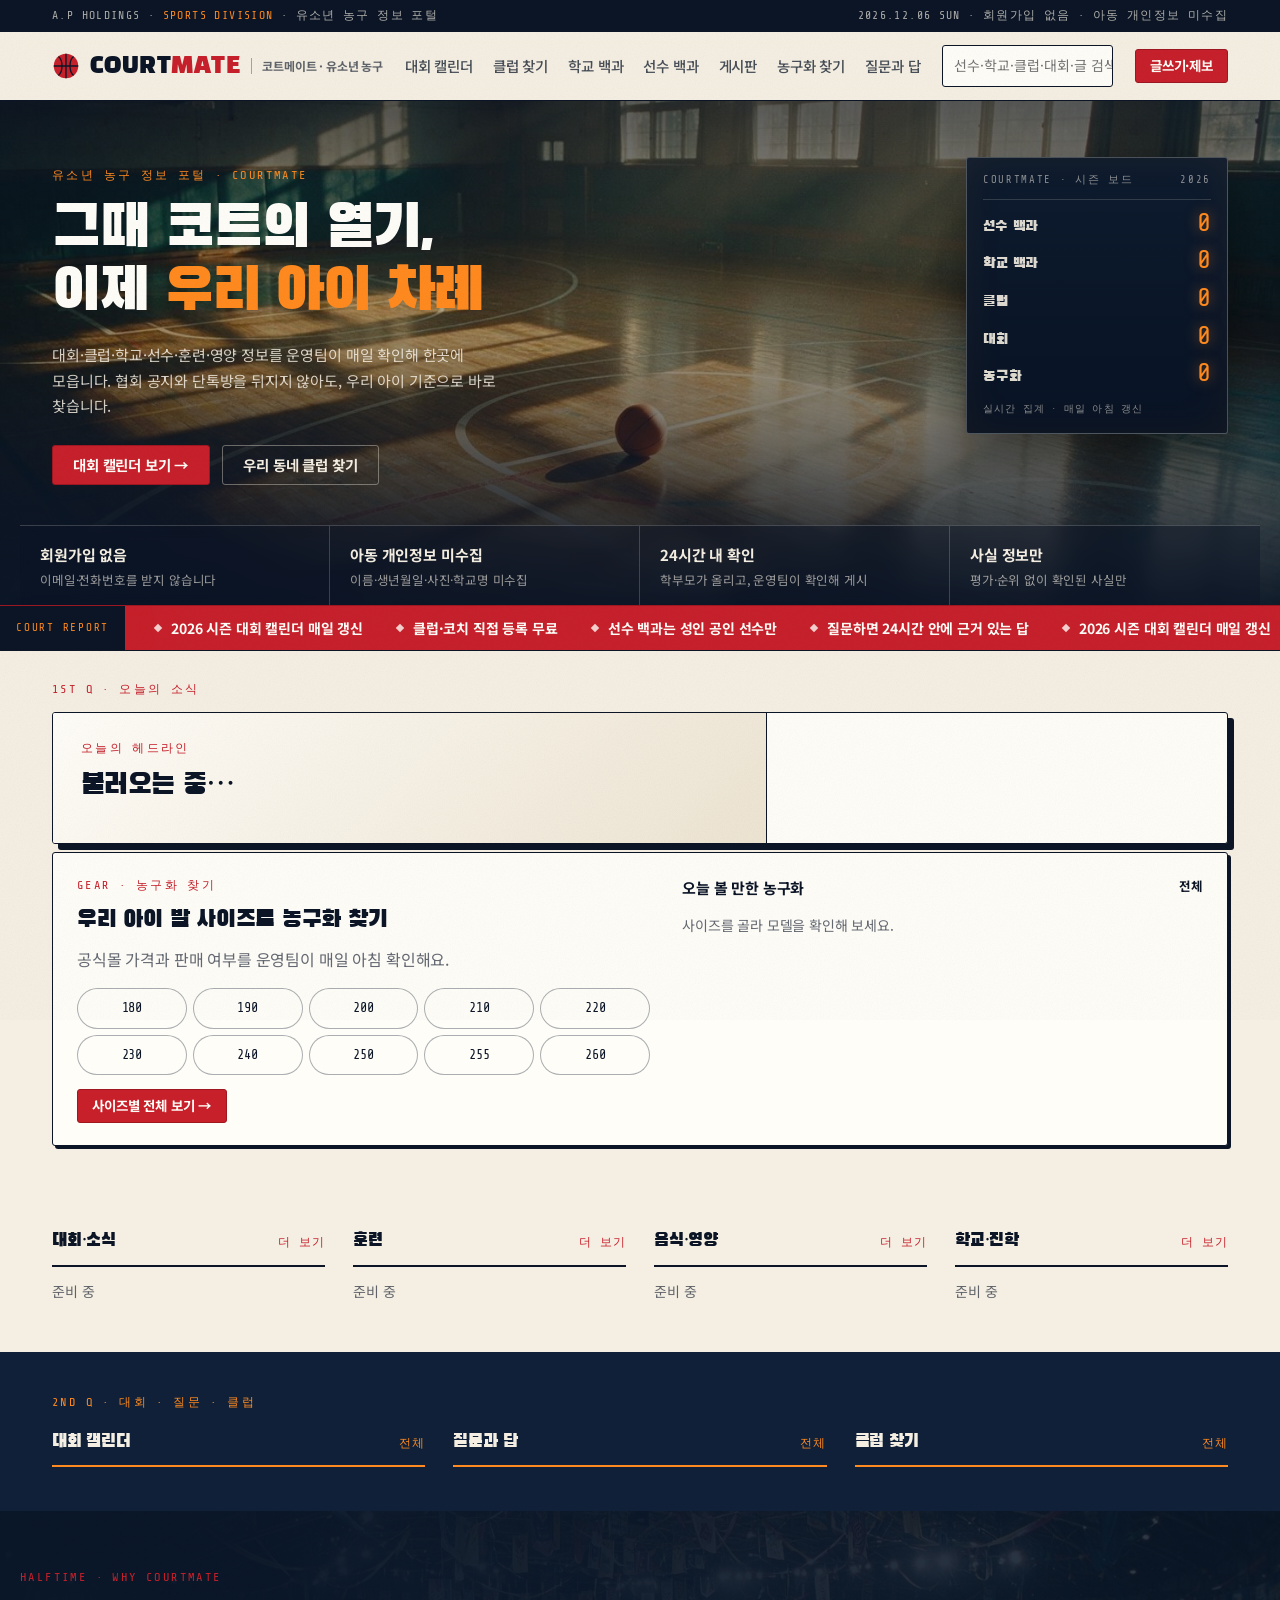
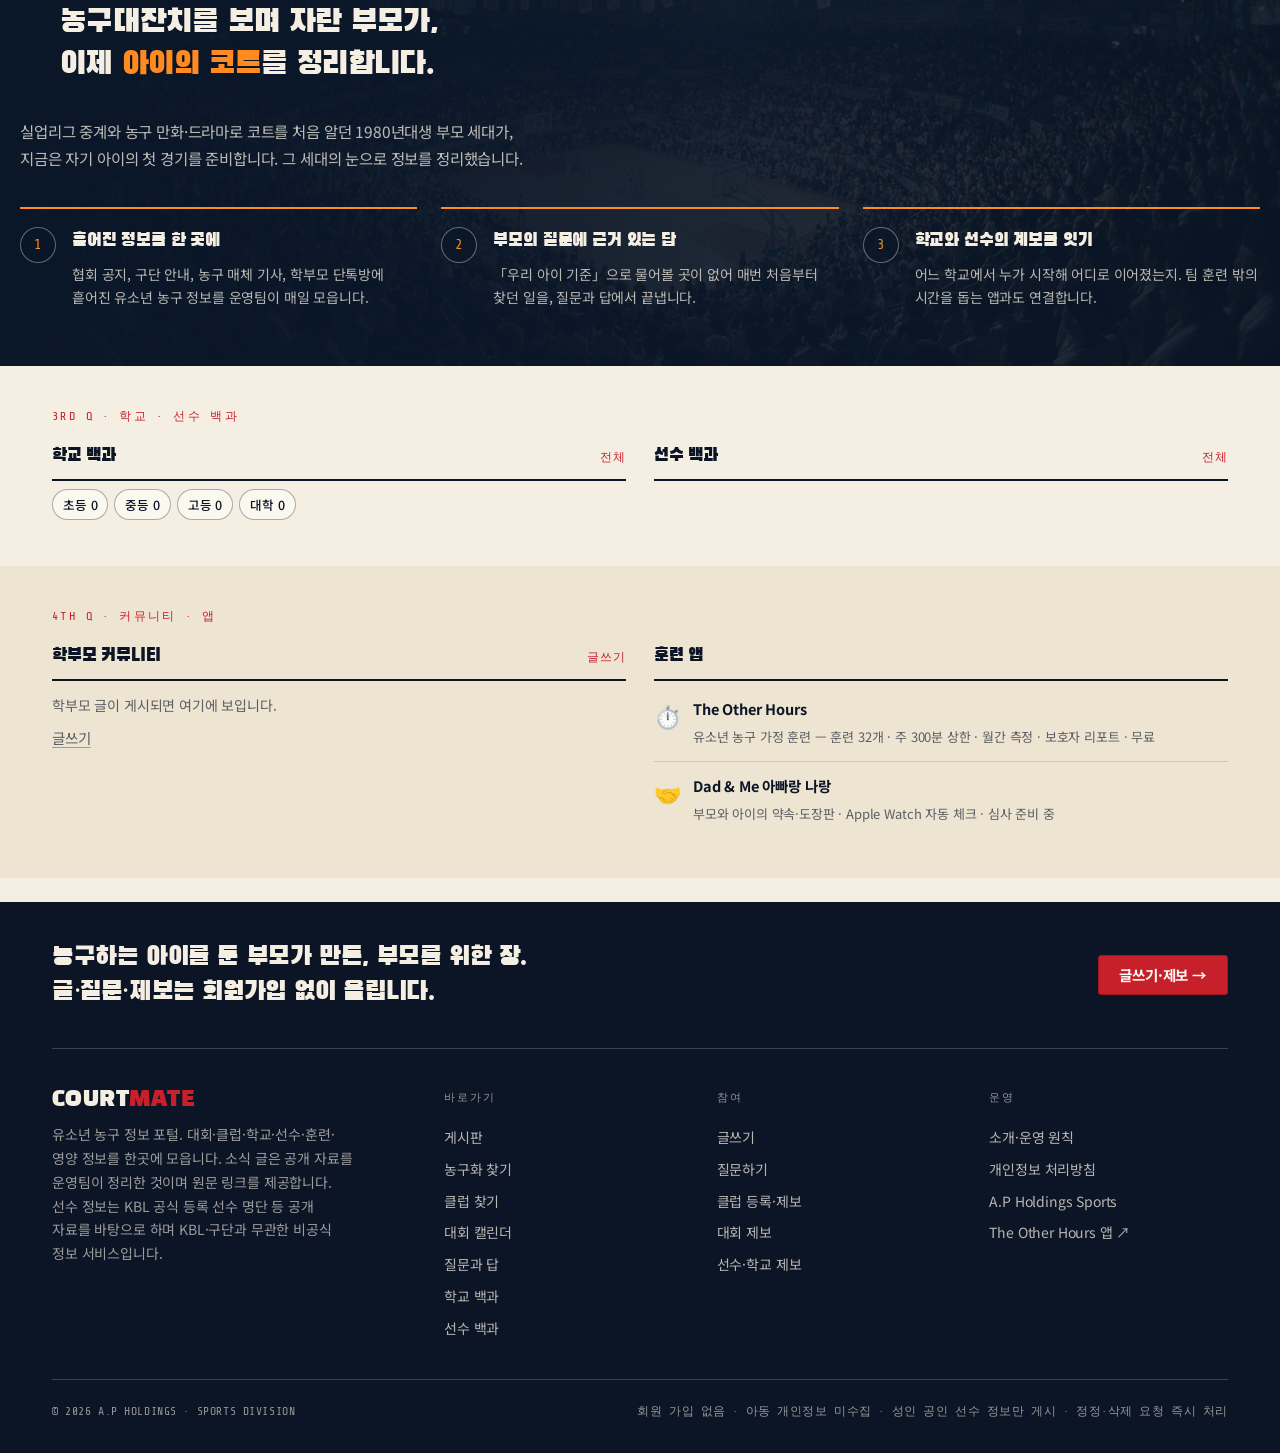
==== index.html @ a96593c6 "fix: 날짜 표시를 한국 시간 기준으로 고정, cm.js 캐시 갱신 Co-Authored-By: Claude Opus 5.5 <noreply@anthropic.com> Claud" ====
<!DOCTYPE html>
<html lang="ko">
<head>
<meta charset="utf-8">
<meta name="viewport" content="width=device-width,initial-scale=1">
<title>코트메이트 — 유소년 농구 정보 포털 | 대회·클럽·학교·선수·훈련·영양</title>
<meta name="description" content="유소년 농구 정보 포털. 대회·협회·KBL 소식, 훈련과 영양, 학교·진학, 클럽 찾기, 대회 캘린더, 학부모 질문과 답, 학교·선수 백과를 한곳에서. 운영팀이 매일 정리하고 학부모가 함께 채웁니다.">
<link rel="canonical" href="https://sports.apholdings.kr/">
<meta property="og:title" content="코트메이트 — 유소년 농구 정보 포털 | 대회·클럽·학교·선수·훈련·영양"><meta property="og:description" content="유소년 농구 정보 포털. 대회·협회·KBL 소식, 훈련과 영양, 학교·진학, 클럽 찾기, 대회 캘린더, 학부모 질문과 답, 학교·선수 백과를 한곳에서. 운영팀이 매일 정리하고 학부모가 함께 채웁니다."><meta property="og:type" content="website"><meta property="og:url" content="https://sports.apholdings.kr/"><meta property="og:site_name" content="CourtMate 코트메이트"><meta property="og:image" content="https://sports.apholdings.kr/assets/img/hero.jpg">
<meta name="theme-color" content="#0B1526">
<link rel="icon" href="/assets/favicon.svg" type="image/svg+xml">
<link rel="preconnect" href="https://fonts.googleapis.com"><link rel="preconnect" href="https://fonts.gstatic.com" crossorigin>
<link href="https://fonts.googleapis.com/css2?family=Black+Han+Sans&family=Noto+Sans+KR:wght@400;500;700&family=Share+Tech+Mono&display=swap" rel="stylesheet">
<link rel="stylesheet" href="/assets/cm.css?v=5">
<script type="application/ld+json">{"@context":"https://schema.org","@type":"WebSite","name":"CourtMate 코트메이트","url":"https://sports.apholdings.kr/","inLanguage":"ko","potentialAction":{"@type":"SearchAction","target":"https://sports.apholdings.kr/search/?q={q}","query-input":"required name=q"},"publisher":{"@type":"Organization","name":"A.P Holdings","url":"https://www.apholdings.kr/"}}</script>
<style>
.shz{display:grid;grid-template-columns:minmax(0,1.1fr) minmax(0,1fr);gap:22px 32px;align-items:start;background:var(--white);border:1.5px solid var(--ink);border-radius:var(--r);box-shadow:var(--pop-xs);padding:22px 24px}
.shz h2{margin:4px 0 6px;font-family:var(--f-display);font-weight:400;font-size:24px;letter-spacing:-.01em}
.shz__sizes{display:grid;grid-template-columns:repeat(5,minmax(0,1fr));gap:6px;margin:14px 0 14px}
.shz__sizes .chip{justify-content:center;padding:8px 0;font-family:var(--f-mono)}
.shz .plist .m b{color:var(--flag);font-weight:700}
@media(max-width:760px){.shz{grid-template-columns:minmax(0,1fr);padding:18px}}
</style>
</head>
<body>
<a class="skip" href="#main">본문으로 이동</a>
<div class="topline"><div class="wrap"><span>A.P HOLDINGS · <b>SPORTS DIVISION</b><i> · 유소년 농구 정보 포털</i></span><span id="topdate">회원가입 없음 · 아동 개인정보 미수집</span></div></div>
<header class="hdr">
<div class="wrap hdr__in"><a class="brand" href="/" aria-label="코트메이트 홈"><svg viewBox="0 0 32 32" aria-hidden="true"><circle cx="16" cy="16" r="14" fill="#C7202B"/><path d="M2 16h28M16 2v28M7.4 5.2c5.4 4.6 5.4 17 0 21.6M24.6 5.2c-5.4 4.6-5.4 17 0 21.6" stroke="#0B1526" stroke-width="1.5" fill="none"/></svg><span class="brand__txt">COURT<i>MATE</i></span><span class="brand__kr">코트메이트 · 유소년 농구</span></a><nav class="nav" aria-label="주 메뉴"><a href="/events/">대회 캘린더</a><a href="/clubs/">클럽 찾기</a><a href="/schools/">학교 백과</a><a href="/players/">선수 백과</a><a href="/board/">게시판</a><a href="/shoes/">농구화 찾기</a><a href="/qna/">질문과 답</a></nav>
<form class="sf srch" role="search"><input type="search" placeholder="선수·학교·클럽·대회·글 검색" aria-label="검색"><button type="submit" aria-label="검색">SEARCH</button></form>
<a class="btn btn--flag btn--sm hdr__cta" href="/submit/">글쓰기·제보</a></div>
<div class="mnav"><nav class="mnav__rail" aria-label="주 메뉴(모바일)"><a href="/events/">대회 캘린더</a><a href="/clubs/">클럽 찾기</a><a href="/schools/">학교 백과</a><a href="/players/">선수 백과</a><a href="/board/">게시판</a><a href="/shoes/">농구화 찾기</a><a href="/qna/">질문과 답</a><a href="/about/">소개</a><a class="cta" href="/submit/">글쓰기·제보</a></nav></div>
</header>
<main id="main">

<section class="hero"><div class="hero__bg"><img src="/assets/img/hero.jpg" alt="" fetchpriority="high"></div>
<div class="wrap hero__in">
<aside class="sbd" aria-label="코트메이트 집계"><div class="sbd__top"><span>COURTMATE · 시즌 보드</span><span id="sb-season">2026</span></div>
<a class="sbd__row" href="/players/"><span class="t">선수 백과</span><span class="v" id="sb-pl">—</span></a>
<a class="sbd__row" href="/schools/"><span class="t">학교 백과</span><span class="v" id="sb-sc">—</span></a>
<a class="sbd__row" href="/clubs/"><span class="t">클럽</span><span class="v" id="sb-cl">—</span></a>
<a class="sbd__row" href="/events/"><span class="t">대회</span><span class="v" id="sb-ev">—</span></a>
<a class="sbd__row" href="/shoes/"><span class="t">농구화</span><span class="v" id="sb-sh">—</span></a>
<div class="sbd__note">실시간 집계 · 매일 아침 갱신</div></aside>
<div class="hero__body"><p class="eyebrow">유소년 농구 정보 포털 · COURTMATE</p>
<h1 class="display">그때 코트의 열기,<br>이제 <em>우리 아이 차례</em></h1>
<p class="hero__sub">대회·클럽·학교·선수·훈련·영양 정보를 운영팀이 매일 확인해 한곳에 모읍니다. 협회 공지와 단톡방을 뒤지지 않아도, 우리 아이 기준으로 바로 찾습니다.</p>
<div class="hero__cta"><a class="btn btn--flag" href="/events/">대회 캘린더 보기 →</a><a class="btn btn--ghost" href="/clubs/">우리 동네 클럽 찾기</a></div></div>
<div class="hero__facts"><div><b>회원가입 없음</b><span>이메일·전화번호를 받지 않습니다</span></div><div><b>아동 개인정보 미수집</b><span>이름·생년월일·사진·학교명 미수집</span></div><div><b>24시간 내 확인</b><span>학부모가 올리고, 운영팀이 확인해 게시</span></div><div><b>사실 정보만</b><span>평가·순위 없이 확인된 사실만</span></div></div>
</div></section>
<div class="ticker" aria-label="최근 소식"><div class="ticker__in"><span class="lbl">COURT REPORT</span><div class="ticker__rail" id="ticker"><span>2026 시즌 대회 캘린더 매일 갱신</span><span>클럽·코치 직접 등록 무료</span><span>선수 백과는 성인 공인 선수만</span><span>질문하면 24시간 안에 근거 있는 답</span><span>2026 시즌 대회 캘린더 매일 갱신</span><span>클럽·코치 직접 등록 무료</span><span>선수 백과는 성인 공인 선수만</span><span>질문하면 24시간 안에 근거 있는 답</span></div></div></div>
<section class="section hero-sec"><div class="wrap">
<p class="eyebrow" style="margin-bottom:12px">1st Q · 오늘의 소식</p>
<div class="headline">
<a class="lead-story" id="lead" href="/board/"><div class="ls-body"><span class="kicker">오늘의 헤드라인</span><h2>불러오는 중…</h2><p></p><div class="meta"></div></div></a>
<div class="sub-stories" id="subs"></div>
</div>
<div class="bnr" id="bnr" aria-label="기획·안내"></div>
</div></section>
<section class="section" style="padding-top:0"><div class="wrap">
<div class="shz" aria-label="농구화 찾기">
<div><p class="eyebrow">GEAR · 농구화 찾기</p><h2>우리 아이 발 사이즈로 농구화 찾기</h2><p class="muted" id="shz-meta">공식몰 가격과 판매 여부를 운영팀이 매일 아침 확인해요.</p>
<div class="shz__sizes" id="shz-sizes"></div><a class="btn btn--flag btn--sm" href="/shoes/">사이즈별 전체 보기 →</a></div>
<div><h3 style="margin:0 0 4px;font-size:15px">오늘 볼 만한 농구화 <a class="more" href="/shoes/" style="float:right;font-size:12.5px">전체</a></h3><ul class="plist" id="shz-list"><li class="muted">불러오는 중…</li></ul></div>
</div></div></section>
<section class="section"><div class="wrap">
<div class="pgrid">
<div class="pcol"><h3><a href="/board/?c=news">대회·소식</a><a class="more" href="/board/?c=news">더 보기</a></h3><ul class="plist" id="c-news"></ul></div>
<div class="pcol"><h3><a href="/board/?c=training">훈련</a><a class="more" href="/board/?c=training">더 보기</a></h3><ul class="plist" id="c-training"></ul></div>
<div class="pcol"><h3><a href="/board/?c=food">음식·영양</a><a class="more" href="/board/?c=food">더 보기</a></h3><ul class="plist" id="c-food"></ul></div>
<div class="pcol"><h3><a href="/board/?c=school">학교·진학</a><a class="more" href="/board/?c=school">더 보기</a></h3><ul class="plist" id="c-school"></ul></div>
</div>
</div></section>
<section class="section sect--navy"><div class="wrap">
<p class="eyebrow" style="margin-bottom:14px">2nd Q · 대회 · 질문 · 클럽</p>
<div class="pgrid three">
<div class="pcol"><h3><a href="/events/">대회 캘린더</a><a class="more" href="/events/">전체</a></h3><table class="tbl" id="h-ev"><tbody><tr><td colspan="3" class="muted">불러오는 중…</td></tr></tbody></table></div>
<div class="pcol"><h3><a href="/qna/">질문과 답</a><a class="more" href="/qna/">전체</a></h3><ul class="plist" id="h-qna"></ul></div>
<div class="pcol"><h3><a href="/clubs/">클럽 찾기</a><a class="more" href="/clubs/">전체</a></h3><ul class="plist" id="h-clubs"></ul></div>
</div>
</div></section>
<section class="band"><div class="band__bg"><img src="/assets/img/crowd.jpg" alt=""></div><div class="wrap band__in">
<p class="eyebrow">HALFTIME · WHY COURTMATE</p>
<blockquote class="quote">농구대잔치를 보며 자란 부모가,<br>이제 <em>아이의 코트</em>를 정리합니다.</blockquote>
<p class="lead">실업리그 중계와 농구 만화·드라마로 코트를 처음 알던 1980년대생 부모 세대가, 지금은 자기 아이의 첫 경기를 준비합니다. 그 세대의 눈으로 정보를 정리했습니다.</p>
<div class="prins"><div class="prin"><span class="stamp">1</span><div><b>흩어진 정보를 한 곳에</b><p>협회 공지, 구단 안내, 농구 매체 기사, 학부모 단톡방에 흩어진 유소년 농구 정보를 운영팀이 매일 모읍니다.</p></div></div>
<div class="prin"><span class="stamp">2</span><div><b>부모의 질문에 근거 있는 답</b><p>「우리 아이 기준」으로 물어볼 곳이 없어 매번 처음부터 찾던 일을, 질문과 답에서 끝냅니다.</p></div></div>
<div class="prin"><span class="stamp">3</span><div><b>학교와 선수의 계보를 잇기</b><p>어느 학교에서 누가 시작해 어디로 이어졌는지. 팀 훈련 밖의 시간을 돕는 앱과도 연결합니다.</p></div></div></div>
</div></section>
<section class="section"><div class="wrap">
<p class="eyebrow" style="margin-bottom:14px">3rd Q · 학교 · 선수 백과</p>
<div class="pgrid two">
<div class="pcol"><h3><a href="/schools/">학교 백과</a><a class="more" href="/schools/">전체</a></h3><div class="chips" id="h-sch-lv"></div><ul class="plist" id="h-sch"></ul></div>
<div class="pcol"><h3><a href="/players/">선수 백과</a><a class="more" href="/players/">전체</a></h3><div class="chips" id="h-pl-tm"></div><ul class="plist" id="h-pl"></ul></div>
</div>
</div></section>
<section class="section soft"><div class="wrap">
<p class="eyebrow" style="margin-bottom:14px">4th Q · 커뮤니티 · 앱</p>
<div class="pgrid two">
<div class="pcol"><h3>학부모 커뮤니티<a class="more" href="/submit/?type=post">글쓰기</a></h3><ul class="plist" id="h-feed"></ul></div>
<div class="pcol"><h3>훈련 앱</h3><div class="applist">
<a class="approw" href="https://apps.apple.com/kr/app/id6803709958" target="_blank" rel="noopener noreferrer"><span class="ic">⏱️</span><span><b>The Other Hours</b><small>유소년 농구 가정 훈련 — 훈련 32개 · 주 300분 상한 · 월간 측정 · 보호자 리포트 · 무료</small></span></a>
<a class="approw" href="https://www.apholdings.kr/ko/sports/"><span class="ic">🤝</span><span><b>Dad &amp; Me 아빠랑 나랑</b><small>부모와 아이의 약속·도장판 · Apple Watch 자동 체크 · 심사 준비 중</small></span></a>
</div></div>
</div>
</div></section>

</main>
<footer><div class="wrap">
<div class="ft-cta"><h3>농구하는 아이를 둔 부모가 만든, 부모를 위한 장.<br>글·질문·제보는 회원가입 없이 올립니다.</h3><a class="btn btn--flag" href="/submit/">글쓰기·제보 →</a></div>
<div class="ft-grid">
<div><b class="brand__txt">COURT<i>MATE</i></b><p>유소년 농구 정보 포털. 대회·클럽·학교·선수·훈련·영양 정보를 한곳에 모읍니다. 소식 글은 공개 자료를 운영팀이 정리한 것이며 원문 링크를 제공합니다. 선수 정보는 KBL 공식 등록 선수 명단 등 공개 자료를 바탕으로 하며 KBL·구단과 무관한 비공식 정보 서비스입니다.</p></div>
<div><b>바로가기</b><a href="/board/">게시판</a><a href="/shoes/">농구화 찾기</a><a href="/clubs/">클럽 찾기</a><a href="/events/">대회 캘린더</a><a href="/qna/">질문과 답</a><a href="/schools/">학교 백과</a><a href="/players/">선수 백과</a></div>
<div><b>참여</b><a href="/submit/?type=post">글쓰기</a><a href="/submit/?type=question">질문하기</a><a href="/submit/?type=club">클럽 등록·제보</a><a href="/submit/?type=event">대회 제보</a><a href="/submit/?type=player">선수·학교 제보</a></div>
<div><b>운영</b><a href="/about/">소개·운영 원칙</a><a href="/privacy/">개인정보 처리방침</a><a href="https://www.apholdings.kr/ko/sports/">A.P Holdings Sports</a><a href="https://apps.apple.com/kr/app/id6803709958" target="_blank" rel="noopener noreferrer">The Other Hours 앱 ↗</a></div>
</div>
<div class="ft-bottom"><span>© 2026 A.P HOLDINGS · SPORTS DIVISION</span><span>회원 가입 없음 · 아동 개인정보 미수집 · 성인 공인 선수 정보만 게시 · 정정·삭제 요청 즉시 처리</span></div>
</div></footer>
<script src="/assets/cm.js?v=5"></script>
<script>
(async()=>{const E=CM.E,d=CM.d;const li=(id,html)=>document.getElementById(id).innerHTML=html;
CM.banners(document.getElementById('bnr'));
const t0=new Date().toISOString().slice(0,10);
const [P_posts,P_ev,P_evp,P_q,P_c,P_s,P_p]=await Promise.allSettled([CM.get('cm_posts_public','select=*&order=pinned.desc,created_at.desc&limit=80'),CM.get('cm_events_public','select=*&start_date=gte.'+t0+'&order=start_date.asc&limit=6'),CM.get('cm_events_public','select=*&start_date=lt.'+t0+'&order=start_date.desc&limit=6'),CM.get('cm_questions_public','select=id,title,created_at,answer,category&order=created_at.desc&limit=6'),CM.get('cm_clubs_public','select=id,name,region,district&order=premium.desc,created_at.desc&limit=6'),CM.get('cm_schools_public','select=*&order=player_count.desc,name.asc'),CM.get('cm_players_public','select=id,name,current_team,position,birth_year,career,schools&order=name.asc')]);
const V=r=>r.status==='fulfilled'?r.value:[];
const row=p=>'<li><a href="/board/?id='+p.id+'"><span class="t">'+E(p.title)+'</span><span class="m">'+d(p.created_at)+'</span></a></li>';
const shown=new Set();
try{const posts=V(P_posts);
 const now=Date.now(),age=p=>(now-new Date(p.created_at))/864e5;
 const byNew=[...posts].sort((a,b)=>String(b.created_at).localeCompare(String(a.created_at)));
 /* 고정글은 7일까지만 헤드라인, 그 뒤엔 최신 소식 */
 const lead=byNew.find(p=>p.pinned&&age(p)<7)||byNew.find(p=>p.category==='news')||byNew[0];
 if(lead){shown.add(lead.id);const L=document.getElementById('lead');L.href='/board/?id='+lead.id;L.querySelector('h2').textContent=lead.title;L.querySelector('p').textContent=lead.body.slice(0,160)+(lead.body.length>160?'…':'');L.querySelector('.meta').textContent=(CM.PCAT[lead.category]||'')+' · '+d(lead.created_at)+(lead.source?' · '+lead.source:'');}
 /* sub-stories: one per category first (variety), then newest */
 /* sub-stories: 최근 7일 글 먼저(분류 골고루), 모자라면 예전 글로 채움 */
 const subs=[],add=p=>{if(p&&subs.length<4&&!shown.has(p.id)){subs.push(p);shown.add(p.id);}};
 const recent=byNew.filter(p=>age(p)<7),cats=['news','training','food','school','gear','free'];
 for(const c of cats)add(recent.find(x=>x.category===c&&!shown.has(x.id)));
 recent.forEach(add);
 for(const c of cats)add(byNew.find(x=>x.category===c&&!shown.has(x.id)));
 byNew.forEach(add);
 li('subs',subs.map(p=>'<a class="ss" href="/board/?id='+p.id+'"><span class="badge">'+E(CM.PCAT[p.category]||p.category)+'</span><b>'+E(p.title)+'</b><small>'+d(p.created_at)+'</small></a>').join(''));
 /* category columns: skip what the headline block already shows */
 for(const c of ['news','training','food','school']){const l=byNew.filter(p=>p.category===c&&!shown.has(p.id)).slice(0,5);li('c-'+c,l.length?l.map(row).join(''):'<li class="muted">준비 중</li>');}
 const feed=posts.filter(p=>!p.is_staff).slice(0,6);li('h-feed',feed.length?feed.map(p=>'<li><a href="/board/?id='+p.id+'"><span class="t">'+E(p.title)+'</span><span class="m">'+E(p.nickname||'학부모')+'</span></a></li>').join(''):'<li class="muted">학부모 글이 게시되면 여기에 보입니다. <a href="/submit/?type=post">글쓰기</a></li>');
 /* ticker: upcoming events (date + name) + latest non-news posts; no headline repeats */
 const ds=x=>x?x.slice(5).replace('-','/'):'';const tkEv=V(P_ev).slice(0,2).map(e=>'<a href="/events/">'+ds(e.start_date)+' '+E(e.title)+'</a>');
 const tkPo=byNew.filter(p=>!shown.has(p.id)&&p.category!=='news').slice(0,6).map(p=>'<a href="/board/?id='+p.id+'">'+E(p.title)+'</a>');
 const tk=tkEv.concat(tkPo);if(tk.length){const h=tk.join('');li('ticker',h+h);}
}catch(e){}
try{let ev=V(P_ev);if(ev.length<3){ev=ev.concat(V(P_evp).slice(0,6-ev.length));}
 const ds=x=>x?x.slice(5).replace('-','.'):'';const dr2=(a,b)=>b&&b!==a?ds(a)+'–'+ds(b):ds(a);
 li('h-ev','<tbody>'+ev.map(e=>'<tr><td class="dt">'+dr2(e.start_date,e.end_date)+'</td><td><a href="/events/">'+E(e.title)+'</a></td><td class="muted">'+E(e.region||'')+'</td></tr>').join('')+'</tbody>');document.getElementById('sb-ev').textContent=V(P_ev).length+V(P_evp).length;}catch(e){}
try{const q=V(P_q);li('h-qna',q.map(x=>'<li><a href="/qna/"><span class="t">'+E(x.title)+'</span><span class="m">'+(x.answer?'답변':'대기')+'</span></a></li>').join(''));}catch(e){}
try{const c=V(P_c);li('h-clubs',c.map(x=>'<li><a href="/clubs/"><span class="t">'+E(x.name)+'</span><span class="m">'+E(x.region)+(x.district?' '+E(x.district):'')+'</span></a></li>').join(''));
 const s=V(P_s);const p=V(P_p);
 const cnt={};s.forEach(x=>cnt[x.level]=(cnt[x.level]||0)+1);li('h-sch-lv',['초','중','고','대'].map(l=>'<a class="chip" href="/schools/">'+l+(l==='대'?'학':'등')+' '+(cnt[l]||0)+'</a>').join(''));
 li('h-sch',s.slice(0,6).map(x=>'<li><a href="/schools/?id='+x.id+'"><span class="t"><span class="lv">'+x.level+'</span>'+E(x.name)+'</span><span class="m">출신 '+x.player_count+'명</span></a></li>').join(''));
 const tm={};p.forEach(x=>{if(x.current_team)tm[x.current_team]=(tm[x.current_team]||0)+1;});li('h-pl-tm',Object.keys(tm).sort().slice(0,10).map(t=>'<a class="chip" href="/players/?team='+encodeURIComponent(t)+'">'+E(t.split(' ').slice(0,2).join(' '))+' '+tm[t]+'</a>').join(''));
 const pick=p.filter(x=>(x.schools||[]).length).concat(p.filter(x=>!(x.schools||[]).length)).slice(0,6);
 li('h-pl',pick.map(x=>'<li><a href="/players/?id='+x.id+'"><span class="t">'+E(x.name)+' <small>'+E(x.current_team||'')+'</small></span><span class="m">'+E((x.schools||[]).length?(x.schools||[]).map(k=>k.school_name.replace(/(등학교|학교)$/,'')).slice(-2).join('–'):(x.position||''))+'</span></a></li>').join(''));
 document.getElementById('sb-pl').textContent=p.length;document.getElementById('sb-sc').textContent=s.length;document.getElementById('sb-cl').textContent=c.length>=6?c.length+'+':c.length;}catch(e){}
try{const SZ=[180,190,200,210,220,230,240,250,255,260];document.getElementById('shz-sizes').innerHTML=SZ.map(z=>'<a class="chip" href="/shoes/?size='+z+'">'+z+'</a>').join('');
 const [A,B]=await Promise.allSettled([CM.get('cm_shoes_public','select=id,model_name,kind,size_min,size_max,msrp,chk_price,chk_sale_price,sold_out,checked_at&order=sort_order.asc'),CM.get('cm_shoe_changes_public','select=*&order=checked_at.desc')]);
 const sh=V(A),ch=V(B);const won=n=>n==null?'':n.toLocaleString('ko-KR')+'원';const KD={PS:'리틀키즈',GS:'주니어',adult:'성인'};
 document.getElementById('sb-sh').textContent=sh.length;
 const ck=sh.filter(m=>m.checked_at),sale=ck.filter(m=>m.chk_sale_price&&!m.sold_out);const last=ck.map(m=>m.checked_at).sort().pop();
 if(sh.length)document.getElementById('shz-meta').textContent='등록 모델 '+sh.length+'개 · 공식몰 세일 중 '+sale.length+'개'+(last?' · '+d(last)+' 확인':'')+' · 매일 아침 확인';
 const lab={down:'가격 내림',up:'가격 올림',soldout:'품절',restock:'재입고'};
 const rows=ch.filter(c=>c.change).slice(0,3).map(c=>'<li><a href="/shoes/?size='+c.size_min+'"><span class="t">'+E(c.model_name)+' <small>'+(c.model_name.includes(KD[c.kind])?'':KD[c.kind]+' ')+c.size_min+'~'+c.size_max+'mm</small></span><span class="m"><b>'+lab[c.change]+'</b> '+(c.change==='soldout'?'':won(c.now_price))+'</span></a></li>');
 const pct=m=>Math.round((1-m.chk_sale_price/m.chk_price)*100);
 sale.filter(m=>!ch.some(c=>c.model_id===m.id)).sort((a,b)=>pct(b)-pct(a)).slice(0,5-rows.length).forEach(m=>rows.push('<li><a href="/shoes/?size='+m.size_min+'"><span class="t">'+E(m.model_name)+' <small>'+(m.model_name.includes(KD[m.kind])?'':KD[m.kind]+' ')+m.size_min+'~'+m.size_max+'mm</small></span><span class="m"><b>'+pct(m)+'%↓</b> '+won(m.chk_sale_price)+'</span></a></li>'));
 document.getElementById('shz-list').innerHTML=rows.length?rows.join(''):'<li class="muted">사이즈를 골라 모델을 확인해 보세요.</li>';
}catch(e){}
})();
</script>
</body>
</html>
---- assets/cm.css ----
/* =========================================================================
   COURTMATE v4 — "Analog Court" skin on the v3 portal structure
   cream paper · deep navy · one red · amber LED · print offset cards
   ========================================================================= */
:root{
  --ink:#0B1526;--ink-2:#16243C;--navy:#0F2038;--navy-2:#0A1729;
  --paper:#F5EFE3;--paper-2:#EDE4D2;--white:#FFFDF8;
  --wood:#B9762F;--wood-deep:#8A531D;
  --flag:#C7202B;--flag-dark:#9E1721;--amber:#FF8A1F;--gold:#E4B04A;--teal:#1F7A72;
  --line:rgba(11,21,38,.14);--line-strong:rgba(11,21,38,.34);
  --line-light:rgba(245,239,227,.20);--line-light-2:rgba(245,239,227,.38);
  --muted:rgba(11,21,38,.64);--muted-2:rgba(11,21,38,.5);
  --f-display:"Black Han Sans","Noto Sans KR",sans-serif;
  --f-body:"Noto Sans KR",-apple-system,BlinkMacSystemFont,"Malgun Gothic",sans-serif;
  --f-mono:"Share Tech Mono",ui-monospace,SFMono-Regular,Menlo,monospace;
  --gutter:32px;--wrap:1240px;--r:3px;
  --pop:6px 6px 0 var(--ink);--pop-sm:4px 4px 0 var(--ink);--pop-xs:3px 3px 0 var(--ink);
  --ease:cubic-bezier(.22,.61,.36,1);
  --green:var(--teal);--green-soft:rgba(31,122,114,.1);--accent:var(--flag);--accent-ink:var(--flag-dark);--soft:var(--paper-2);
}
*,*::before,*::after{box-sizing:border-box}
html{-webkit-text-size-adjust:100%}
body{margin:0;font-synthesis:none;background:var(--paper);color:var(--ink);font-family:var(--f-body);font-size:16px;line-height:1.7;letter-spacing:-.01em;-webkit-font-smoothing:antialiased;overflow-x:hidden;word-break:keep-all}
img{max-width:100%;display:block}
a{color:inherit;text-decoration:none}
button{font:inherit;color:inherit;background:none;border:0;cursor:pointer}
h1,h2,h3,h4,p,figure,ul,ol,dl{margin:0}
ul,ol{padding:0;list-style:none}
::selection{background:var(--flag);color:var(--white)}
.skip{position:absolute;left:-999px;top:0}.skip:focus{left:12px;top:12px;background:var(--white);padding:8px 12px;z-index:99}
.hp{position:absolute;left:-9999px;width:1px;height:1px;overflow:hidden}
/* film grain — one overlay, light; off on small screens */
@media(min-width:721px){
body::after{content:"";position:fixed;inset:-120px;z-index:9999;pointer-events:none;opacity:.16;mix-blend-mode:multiply;
  background-image:url("data:image/svg+xml,%3Csvg xmlns='http://www.w3.org/2000/svg' width='180' height='180'%3E%3Cfilter id='n'%3E%3CfeTurbulence type='fractalNoise' baseFrequency='.85' numOctaves='3' stitchTiles='stitch'/%3E%3CfeColorMatrix type='saturate' values='0'/%3E%3C/filter%3E%3Crect width='100%25' height='100%25' filter='url(%23n)' opacity='.5'/%3E%3C/svg%3E")}}
@media(prefers-reduced-motion:reduce){*{animation:none!important;transition:none!important}}

/* ---------- layout / type ---------- */
.wrap{width:100%;max-width:var(--wrap);margin:0 auto;padding:0 var(--gutter)}
.section{padding:40px 0}.section.soft{background:var(--paper-2)}
.sect--navy{background:var(--navy);color:var(--paper)}
.display{font-family:var(--f-display);font-weight:400;font-size:clamp(34px,4.6vw,64px);line-height:1.06;letter-spacing:-.03em}
.h2{font-family:var(--f-display);font-weight:400;font-size:clamp(24px,2.8vw,36px);line-height:1.16;letter-spacing:-.025em}
.eyebrow{font-family:var(--f-mono);font-size:12px;letter-spacing:.2em;text-transform:uppercase;color:var(--flag)}
.sect--navy .eyebrow{color:var(--amber)}
.mono{font-family:var(--f-mono)}
.led{font-family:var(--f-mono);color:var(--amber);text-shadow:0 0 10px rgba(255,138,31,.55),0 0 30px rgba(255,138,31,.25);letter-spacing:.04em}
.muted{color:var(--muted)}
.note{font-size:13.5px;color:var(--muted);margin-top:14px;line-height:1.6}
.note a,.prose a,.empty a,.plist li.muted a,.src a{text-decoration:underline;text-underline-offset:3px;text-decoration-color:rgba(199,32,43,.5)}
.empty{padding:26px;text-align:center;color:var(--muted);border:1.5px dashed var(--line-strong);border-radius:var(--r);background:rgba(255,253,248,.5)}
.sect--navy .empty{border-color:var(--line-light-2);color:rgba(245,239,227,.7);background:rgba(245,239,227,.04)}
.btns{display:flex;flex-wrap:wrap;gap:10px}
.btn{display:inline-flex;align-items:center;gap:8px;padding:12px 20px;border-radius:var(--r);font-weight:700;font-size:14.5px;line-height:1;border:1.5px solid var(--ink);background:var(--ink);color:var(--paper);transition:transform .18s var(--ease),box-shadow .18s var(--ease);cursor:pointer;font-family:inherit}
.btn:hover{transform:translate(-2px,-2px);box-shadow:var(--pop-sm)}
.btn.primary{background:var(--ink);color:var(--paper)}
.btn.accent,.btn--flag{background:var(--flag);border-color:var(--flag-dark);color:var(--white)}
.btn--ghost{background:transparent;color:var(--paper);border-color:var(--line-light-2)}
.btn--out{background:transparent;color:var(--ink);border-color:var(--line-strong)}
.btn--sm{padding:9px 14px;font-size:13.5px}
.btn:disabled{opacity:.6;transform:none;box-shadow:none}

/* ---------- topline + header ---------- */
.topline{background:var(--ink);color:rgba(245,239,227,.7);font-family:var(--f-mono);font-size:11.5px;letter-spacing:.12em;text-transform:uppercase}
.topline .wrap{display:flex;align-items:center;justify-content:space-between;gap:18px;height:32px;white-space:nowrap;overflow:hidden}
.topline b{color:var(--amber);font-weight:400}
.hdr{position:sticky;top:0;z-index:60;background:rgba(245,239,227,.94);backdrop-filter:saturate(140%) blur(9px);border-bottom:1.5px solid var(--ink)}
.hdr__in{display:flex;align-items:center;gap:22px;height:68px}
.brand{display:flex;align-items:center;gap:10px;flex:none}
.brand svg{width:28px;height:28px;flex:none}
.brand__txt{font-family:var(--f-display);font-size:23px;line-height:1;letter-spacing:.02em;color:var(--ink)}
.brand__txt i{font-style:normal;color:var(--flag)}
.brand__kr{font-size:12px;font-weight:700;color:var(--muted);border-left:1px solid var(--line-strong);padding-left:10px;line-height:1.3}
.nav{display:flex;align-items:center;gap:20px}
.nav a{font-size:14.5px;font-weight:500;color:rgba(11,21,38,.74);position:relative;padding:4px 0;white-space:nowrap}
.nav a::after{content:"";position:absolute;left:0;right:100%;bottom:-2px;height:2px;background:var(--flag);transition:right .28s var(--ease)}
.nav a:hover{color:var(--ink)}.nav a:hover::after,.nav a[aria-current]::after{right:0}
.nav a[aria-current]{color:var(--ink);font-weight:700}
.srch{display:flex;align-items:center;margin-left:auto;border:1.5px solid var(--ink);border-radius:var(--r);background:var(--white);overflow:hidden}
.srch input{width:220px;border:0;padding:8px 11px;font:inherit;font-size:14px;background:transparent;outline:none}
.srch input:focus{background:#fff}
.srch button{background:var(--ink);color:var(--paper);padding:0 12px;height:36px;font-family:var(--f-mono);font-size:12px;letter-spacing:.1em}
.hdr__cta{flex:none}
.m-srch{display:none}
.mnav{display:none;border-top:1px solid var(--line);background:rgba(245,239,227,.97)}
.mnav__rail{display:flex;gap:7px;overflow-x:auto;padding:9px var(--gutter);scrollbar-width:none;-webkit-mask-image:linear-gradient(90deg,#000 88%,transparent);mask-image:linear-gradient(90deg,#000 88%,transparent)}
.mnav__rail::-webkit-scrollbar{display:none}
.mnav a{flex:none;border:1.5px solid var(--line-strong);border-radius:100px;padding:6px 13px;font-size:13px;font-weight:500;white-space:nowrap;background:var(--white)}
.mnav a[aria-current]{background:var(--ink);color:var(--paper);border-color:var(--ink)}
.mnav a.cta{background:var(--flag);color:var(--white);border-color:var(--flag-dark)}
@media(max-width:1180px){.brand__kr{display:none}.nav{gap:15px}.nav a{font-size:14px}.srch input{width:150px}}
@media(max-width:980px){.nav{display:none}.mnav{display:block}.srch input{width:200px}}
@media(max-width:640px){:root{--gutter:18px}.topline .wrap span:last-child,.topline i{display:none}.hdr__in{height:58px;gap:10px}.srch{margin-left:auto}.srch input{width:120px;font-size:13px}.srch button{padding:0 9px;height:32px}.hdr__cta{display:none}.brand__txt{font-size:20px}}

/* ---------- hero (home) ---------- */
.hero{position:relative;background:var(--ink);color:var(--paper);overflow:hidden;isolation:isolate}
.hero__bg{position:absolute;inset:0;z-index:-2}
.hero__bg img{width:100%;height:100%;object-fit:cover;object-position:52% 45%}
.hero::before{content:"";position:absolute;inset:0;z-index:-1;background:linear-gradient(180deg,rgba(11,21,38,.68) 0%,rgba(11,21,38,.3) 40%,rgba(11,21,38,.62) 72%,rgba(11,21,38,.95) 100%),radial-gradient(110% 70% at 10% 95%,rgba(11,21,38,.85),transparent 60%)}
.hero__in{position:relative;padding-top:64px}
.hero__body{padding-bottom:40px;max-width:760px}
.hero .eyebrow{color:var(--amber)}
.hero h1{margin:14px 0 0;color:var(--white)}
.hero h1 em{font-style:normal;color:var(--amber)}
.hero__sub{margin-top:18px;font-size:clamp(15px,1.1vw,17.5px);line-height:1.7;color:rgba(245,239,227,.86);max-width:58ch}
.hero__cta{display:flex;flex-wrap:wrap;gap:12px;margin-top:26px}
.hero__facts{display:grid;grid-template-columns:repeat(4,minmax(0,1fr));border-top:1px solid var(--line-light);background:rgba(11,21,38,.46);backdrop-filter:blur(6px);margin:0 calc(var(--gutter)*-1)}
.hero__facts div{padding:16px 20px;border-right:1px solid var(--line-light)}
.hero__facts div:last-child{border-right:0}
.hero__facts b{display:block;font-family:var(--f-body);font-weight:700;font-size:15px;color:var(--paper);letter-spacing:-.01em;margin-bottom:3px}
.hero__facts span{font-size:12.5px;color:rgba(245,239,227,.62);line-height:1.5;display:block}
.sbd{position:absolute;right:var(--gutter);top:56px;width:262px;z-index:3;background:linear-gradient(180deg,#0d1b2e,#081324);border:1.5px solid rgba(245,239,227,.28);border-radius:var(--r);box-shadow:0 22px 50px rgba(0,0,0,.5),inset 0 0 40px rgba(255,138,31,.06);padding:14px 16px 16px;display:none}
@media(min-width:1180px){.sbd{display:block}}
.sbd__top{display:flex;justify-content:space-between;font-family:var(--f-mono);font-size:10.5px;letter-spacing:.16em;color:rgba(245,239,227,.55);text-transform:uppercase;border-bottom:1px solid rgba(245,239,227,.16);padding-bottom:9px;margin-bottom:10px}
.sbd__row{display:flex;align-items:baseline;justify-content:space-between;margin-bottom:8px;color:inherit}
.sbd__row:last-of-type{margin-bottom:0}
.sbd__row .t{font-family:var(--f-display);font-size:14.5px;color:rgba(245,239,227,.9)}
.sbd__row .v{font-family:var(--f-mono);font-size:26px;line-height:1;color:var(--amber);text-shadow:0 0 14px rgba(255,138,31,.5)}
.sbd__note{font-family:var(--f-mono);font-size:10px;letter-spacing:.12em;color:rgba(245,239,227,.55);margin-top:10px;text-transform:uppercase}
@media(max-width:720px){.hero__in{padding-top:40px}.hero__body{padding-bottom:28px}.display{font-size:clamp(30px,8.6vw,42px)}.hero__facts{grid-template-columns:1fr 1fr}.hero__facts div:nth-child(2){border-right:0}.hero__facts div:nth-child(-n+2){border-bottom:1px solid var(--line-light)}}

/* ---------- ticker ---------- */
.ticker{background:var(--flag);color:var(--white);overflow:hidden;border-top:1.5px solid var(--flag-dark);border-bottom:1.5px solid var(--ink)}
.ticker__in{display:flex;align-items:center;height:44px}
.ticker .lbl{flex:none;position:relative;z-index:2;font-family:var(--f-mono);font-size:11px;letter-spacing:.16em;background:var(--ink);color:var(--amber);height:100%;display:flex;align-items:center;padding:0 16px;text-transform:uppercase;box-shadow:12px 0 16px rgba(199,32,43,.9)}
.ticker__rail{display:flex;align-items:center;gap:34px;white-space:nowrap;animation:rail 60s linear infinite;padding-left:30px}
.ticker:hover .ticker__rail{animation-play-state:paused}
.ticker__rail a,.ticker__rail span{font-size:14px;font-weight:700;display:inline-flex;align-items:center;gap:10px}
.ticker__rail a::before,.ticker__rail span::before{content:"";width:6px;height:6px;background:var(--white);transform:rotate(45deg);flex:none;opacity:.8}
.ticker__rail a:hover{text-decoration:underline;text-underline-offset:3px}
@keyframes rail{from{transform:translateX(0)}to{transform:translateX(-50%)}}

/* ---------- home portal ---------- */
.hero-sec{padding:28px 0 8px}
.headline{display:grid;grid-template-columns:1.55fr 1fr;border:1.5px solid var(--ink);border-radius:var(--r);overflow:hidden;background:var(--white);box-shadow:var(--pop)}
.lead-story{display:block;padding:26px 28px;background:linear-gradient(135deg,var(--white) 0,var(--paper-2) 100%);border-right:1.5px solid var(--ink)}
.lead-story .kicker{font-family:var(--f-mono);font-size:11.5px;letter-spacing:.2em;color:var(--flag);display:block;margin-bottom:10px;text-transform:uppercase}
.lead-story h2{margin:0 0 10px;font-family:var(--f-display);font-weight:400;font-size:clamp(22px,2.3vw,30px);line-height:1.25;letter-spacing:-.02em}
.lead-story p{margin:0 0 12px;color:rgba(11,21,38,.78);font-size:15px;line-height:1.65}
.lead-story .meta{font-family:var(--f-mono);font-size:12px;color:var(--muted);letter-spacing:.03em}
.sub-stories{display:flex;flex-direction:column}
.sub-stories .ss{padding:13px 18px;border-bottom:1px solid var(--line);display:block}
.sub-stories .ss:last-child{border-bottom:0}.sub-stories .ss:hover{background:var(--paper-2)}
.sub-stories .ss b{display:block;font-size:15px;line-height:1.4;margin:4px 0 2px;font-weight:700}
.sub-stories .ss small{color:var(--muted);font-size:12px;font-family:var(--f-mono)}
@media(max-width:860px){.headline{grid-template-columns:1fr}.lead-story{border-right:0;border-bottom:1.5px solid var(--ink)}}
.badge{display:inline-block;font-family:var(--f-mono);font-size:11px;letter-spacing:.08em;padding:2px 8px;border:1px solid var(--line-strong);border-radius:100px;color:rgba(11,21,38,.72);background:rgba(255,253,248,.7);margin-right:6px;vertical-align:2px;text-transform:uppercase}
.badge.or{border-color:rgba(199,32,43,.5);color:var(--flag);background:rgba(199,32,43,.06)}
.badge.gray{color:var(--muted-2)}
.sect--navy .badge{border-color:var(--line-light);color:rgba(245,239,227,.7);background:rgba(245,239,227,.05)}
.sect--navy .badge.or{border-color:rgba(255,138,143,.5);color:#FF8A8F}
/* banner */
.bnr{position:relative;margin:18px 0 0;overflow:hidden;border:1.5px solid var(--ink);border-radius:var(--r);background:var(--navy)}
.bnr .slides{display:flex;transition:transform .5s var(--ease)}
.bnr .slide{flex:0 0 100%;padding:16px 22px;display:flex;align-items:center;gap:16px;color:var(--paper);min-height:0}
.bnr .slide.green{background:linear-gradient(120deg,#0f2038,#1F3A5A)}
.bnr .slide.orange{background:linear-gradient(120deg,#8A531D,#B9762F)}
.bnr .slide.navy{background:linear-gradient(120deg,#0A1729,#16243C)}
.bnr .slide .em{font-size:28px;line-height:1;flex:0 0 auto}
.bnr .slide b{display:block;font-family:var(--f-display);font-weight:400;font-size:17px;letter-spacing:-.01em;margin-bottom:2px;line-height:1.3}
.bnr .slide span{opacity:.86;font-size:13.5px}
.bnr .dots{position:absolute;right:14px;bottom:10px;display:flex;gap:6px}
.bnr .dots button{width:8px;height:8px;border-radius:50%;border:0;background:rgba(245,239,227,.4);padding:0}
.bnr .dots button[aria-current]{background:var(--amber);width:20px;border-radius:4px}
/* portal grid */
.pgrid{display:grid;gap:22px 28px;grid-template-columns:repeat(4,minmax(0,1fr))}
.pgrid.three{grid-template-columns:repeat(3,minmax(0,1fr))}.pgrid.two{grid-template-columns:1fr 1fr}
@media(max-width:1000px){.pgrid,.pgrid.three{grid-template-columns:1fr 1fr}}
@media(max-width:600px){.pgrid,.pgrid.three,.pgrid.two{grid-template-columns:1fr}}
.pcol h3{display:flex;align-items:baseline;justify-content:space-between;margin:0 0 4px;padding-bottom:8px;border-bottom:2px solid var(--ink);font-family:var(--f-display);font-weight:400;font-size:18px;letter-spacing:-.01em}
.pcol h3 .more{font-family:var(--f-mono);font-size:11.5px;letter-spacing:.1em;color:var(--flag);text-transform:uppercase}
.pcol h3 .more:hover{text-decoration:underline;text-underline-offset:3px}
.sect--navy .pcol h3{border-color:var(--amber)}.sect--navy .pcol h3 .more{color:var(--amber)}
.plist li{border-bottom:1px solid var(--line)}.plist li:last-child{border-bottom:0}
.sect--navy .plist li{border-color:var(--line-light)}
.plist li a{display:flex;justify-content:space-between;gap:12px;align-items:baseline;padding:9px 0;font-size:14.5px;line-height:1.45}
.plist li a:hover .t{color:var(--flag)}.sect--navy .plist li a:hover .t{color:var(--amber)}
.plist .t{flex:1;min-width:0;display:-webkit-box;-webkit-line-clamp:2;-webkit-box-orient:vertical;overflow:hidden}
.plist .t small{color:var(--muted);font-size:12.5px}.sect--navy .plist .t small{color:rgba(245,239,227,.55)}
.plist .m{color:var(--muted);font-size:12px;white-space:nowrap;flex:0 0 auto;font-family:var(--f-mono)}
.sect--navy .plist .m{color:rgba(245,239,227,.55)}
.plist li.muted{color:var(--muted);font-size:14px;padding:9px 0}.sect--navy .plist li.muted{color:rgba(245,239,227,.6)}
.lv{display:inline-block;font-family:var(--f-mono);font-size:11px;padding:1px 6px;border-radius:2px;background:var(--ink);color:var(--paper);margin-right:6px;vertical-align:1px;letter-spacing:.05em}
.sect--navy .lv{background:var(--amber);color:var(--ink)}
.tbl{width:100%;border-collapse:collapse;font-size:14px}
.tbl td{padding:8px 0;border-bottom:1px solid var(--line);vertical-align:top}.tbl tr:last-child td{border-bottom:0}
.tbl td.dt{white-space:nowrap;width:96px;font-size:12.5px;padding-right:8px;font-family:var(--f-mono);color:var(--flag)}
.tbl a:hover{color:var(--flag)}.tbl .muted{font-size:13px}
.sect--navy .tbl td{border-color:var(--line-light)}.sect--navy .tbl td.dt{color:var(--amber)}.sect--navy .tbl .muted{color:rgba(245,239,227,.6)}.sect--navy .tbl a:hover{color:var(--amber)}
.chips{display:flex;gap:6px;flex-wrap:wrap;margin:8px 0 6px}
.chips .chip{font-size:12.5px;padding:4px 10px}
.applist{display:flex;flex-direction:column}
.approw{display:flex;gap:12px;align-items:flex-start;padding:12px 0;border-bottom:1px solid var(--line)}
.approw:last-child{border-bottom:0}.approw .ic{font-size:22px;flex:0 0 auto}
.approw b{display:block;font-size:14.5px}.approw small{color:var(--muted);font-size:13px;line-height:1.5}
/* why band */
.band{position:relative;overflow:hidden;background:var(--navy-2);color:var(--paper)}
.band__bg{position:absolute;inset:0}
.band__bg img{width:100%;height:100%;object-fit:cover;opacity:.3;filter:saturate(.8) contrast(1.05)}
.band::after{content:"";position:absolute;inset:0;background:linear-gradient(90deg,rgba(10,23,41,.96) 0%,rgba(10,23,41,.8) 46%,rgba(10,23,41,.45) 100%)}
.band__in{position:relative;z-index:2;padding:56px 0}
.quote{font-family:var(--f-display);font-weight:400;font-size:clamp(22px,2.5vw,34px);line-height:1.32;letter-spacing:-.02em;max-width:26ch;margin-top:14px}
.quote em{font-style:normal;color:var(--amber)}
.band .lead{margin-top:16px;max-width:56ch;color:rgba(245,239,227,.76);font-size:15.5px;line-height:1.7}
.prins{display:grid;grid-template-columns:repeat(3,minmax(0,1fr));gap:24px;margin-top:36px}
@media(max-width:860px){.prins{grid-template-columns:1fr}}
.prin{display:flex;gap:16px;padding-top:18px;border-top:2px solid var(--amber)}
.prin b{display:block;font-family:var(--f-display);font-weight:400;font-size:17.5px;margin-bottom:6px}
.prin p{font-size:14px;line-height:1.7;color:rgba(245,239,227,.74)}
.prin .stamp{flex:none;width:36px;height:36px;border:1.5px solid var(--line-light-2);border-radius:50%;display:flex;align-items:center;justify-content:center;font-family:var(--f-mono);font-size:14px;color:var(--amber);background:rgba(10,23,41,.75)}

/* ---------- inner page top ---------- */
.pagetop{background:var(--navy);color:var(--paper);position:relative;overflow:hidden;padding:40px 0 34px}
.pagetop__bg{position:absolute;inset:0;opacity:.28}
.pagetop__bg img{width:100%;height:100%;object-fit:cover}
.pagetop::after{content:"";position:absolute;inset:0;background:linear-gradient(180deg,rgba(10,23,41,.82),rgba(10,23,41,.94))}
.pagetop__in{position:relative;z-index:2}
.crumb{font-family:var(--f-mono);font-size:11.5px;letter-spacing:.14em;text-transform:uppercase;color:rgba(245,239,227,.62)}
.crumb b{color:var(--amber);font-weight:400}
.pagetop h1{margin:10px 0 0;color:var(--white);font-family:var(--f-display);font-weight:400;font-size:clamp(28px,3.4vw,44px);line-height:1.12;letter-spacing:-.025em}
.pagetop p{margin-top:12px;color:rgba(245,239,227,.8);max-width:62ch;font-size:15.5px;line-height:1.7}
.pagetop p b{color:var(--amber);font-weight:700}
.pagetop form{margin-top:18px}
.sec-h{display:flex;align-items:baseline;justify-content:space-between;gap:12px;margin:0 0 16px;padding-bottom:8px;border-bottom:2px solid var(--ink)}
.sec-h h2{font-family:var(--f-display);font-weight:400;font-size:22px;letter-spacing:-.01em}
.sec-h a{font-family:var(--f-mono);font-size:12px;letter-spacing:.1em;color:var(--flag);white-space:nowrap;text-transform:uppercase}
/* filters / chips */
.filters{display:flex;flex-wrap:wrap;gap:8px;margin-bottom:20px;align-items:center}
.chip{display:inline-flex;align-items:center;gap:6px;border:1.5px solid var(--line-strong);border-radius:100px;padding:6px 13px;font-size:13.5px;font-weight:500;background:rgba(255,253,248,.6);transition:all .18s var(--ease);font-family:inherit}
.chip:hover{border-color:var(--ink);background:var(--white)}
.chip[aria-pressed=true]{background:var(--ink);color:var(--paper);border-color:var(--ink)}
.tabs{display:flex;gap:6px;flex-wrap:wrap;margin-bottom:22px}
/* list cards (clubs/events/posts/entities) */
.list{display:grid;gap:14px}
.item,.post,.ent,.form-card,.kvs,details.qa{background:var(--white);border:1.5px solid var(--ink);border-radius:var(--r);box-shadow:var(--pop-xs)}
.item{padding:18px 20px}
.item h3{margin:0 0 4px;font-family:var(--f-display);font-weight:400;font-size:19px;letter-spacing:-.01em}
.item .meta{color:var(--muted);font-size:13px;margin-bottom:6px;font-family:var(--f-mono);letter-spacing:.02em}
.item p{margin:6px 0 0;font-size:14.5px}
.item .kv{display:flex;flex-wrap:wrap;gap:6px 14px;font-size:13.5px;color:var(--muted);margin-top:8px}.item .kv b{color:var(--ink);font-weight:600}
.item a[target]{color:var(--flag);font-weight:600;font-size:14px}
.item--ev{display:flex;gap:18px;align-items:flex-start}
.item--ev .body{flex:1;min-width:0}
.stub{display:flex;flex-direction:column;align-items:center;justify-content:center;width:64px;flex:none;border:1.5px solid var(--ink);border-radius:var(--r);background:var(--paper);padding:8px 0}
.stub b{font-family:var(--f-display);font-size:26px;line-height:1;color:var(--flag)}
.stub span{font-family:var(--f-mono);font-size:10.5px;letter-spacing:.14em;color:var(--muted);text-transform:uppercase;margin-top:4px}
.stub.past b{color:var(--muted-2)}
.post{padding:16px 20px;display:block}
.post:hover,.ent:hover{transform:translate(-2px,-2px);box-shadow:var(--pop-sm)}
.post,.ent{transition:transform .18s var(--ease),box-shadow .18s var(--ease)}
.post h3{margin:6px 0 6px;font-family:var(--f-display);font-weight:400;font-size:18px;letter-spacing:-.01em;line-height:1.3}
.post .ex{color:var(--muted);font-size:14.5px;display:-webkit-box;-webkit-line-clamp:2;-webkit-box-orient:vertical;overflow:hidden}
.post .meta{font-family:var(--f-mono);font-size:12px;color:var(--muted);margin-top:8px;letter-spacing:.02em}
details.qa summary{list-style:none;cursor:pointer;padding:16px 20px;display:flex;gap:14px;align-items:flex-start}
details.qa summary::-webkit-details-marker{display:none}
details.qa summary::before{content:"Q";flex:none;width:34px;height:34px;background:var(--flag);color:var(--white);font-family:var(--f-display);font-size:17px;display:flex;align-items:center;justify-content:center;border-radius:var(--r);margin-top:2px}
details.qa summary .q{font-weight:700;font-size:16px;line-height:1.4}
details.qa summary .m{color:var(--muted);font-size:12.5px;margin-top:5px;font-family:var(--f-mono)}
details.qa summary::after{content:"+";margin-left:auto;font-family:var(--f-mono);font-size:22px;color:var(--muted);line-height:1}
details.qa[open] summary::after{content:"–"}
details.qa .a{padding:14px 20px 20px 68px;border-top:1px dashed var(--line-strong)}
details.qa .a .body{color:var(--muted);font-size:14px;margin-bottom:12px;white-space:pre-wrap}
details.qa .a .ans{white-space:pre-wrap;font-size:15.5px}
details.qa .a .src{font-size:12.5px;color:var(--muted);margin-top:10px;font-family:var(--f-mono);line-height:1.6}
@media(max-width:560px){details.qa .a{padding-left:20px}}
.cardgrid{display:grid;gap:14px;grid-template-columns:repeat(3,minmax(0,1fr))}
@media(max-width:900px){.cardgrid{grid-template-columns:1fr 1fr}}@media(max-width:560px){.cardgrid{grid-template-columns:1fr}}
.ent{padding:16px 18px;display:block}
.ent h3{margin:0 0 4px;font-family:var(--f-display);font-weight:400;font-size:18px;letter-spacing:-.01em}
.ent .meta{color:var(--muted);font-size:13px;font-family:var(--f-mono);letter-spacing:.02em}
/* article / profile */
.article{max-width:780px}
.article h1{font-family:var(--f-display);font-weight:400;font-size:clamp(26px,3vw,36px);letter-spacing:-.02em;margin:10px 0 8px;line-height:1.2}
.article .meta{color:var(--muted);font-size:13px;margin-bottom:22px;font-family:var(--f-mono)}
.article .body{white-space:pre-wrap;font-size:16.5px;line-height:1.8}
.article .src{margin-top:22px;padding:12px 16px;background:var(--paper-2);border-left:3px solid var(--flag);font-size:14px;color:var(--muted)}
.back{display:inline-block;margin-bottom:14px;color:var(--flag);font-family:var(--f-mono);font-size:12.5px;letter-spacing:.08em}
.profile{display:grid;grid-template-columns:1fr 1fr;gap:22px;align-items:start}
@media(max-width:760px){.profile{grid-template-columns:1fr}}
.profile h1{font-family:var(--f-display);font-weight:400;font-size:32px!important;letter-spacing:-.02em!important;margin:8px 0 6px!important}
.profile .meta{font-family:var(--f-mono);font-size:13px;color:var(--muted)}
.profile p{margin-top:10px;font-size:15px}
.kvs{padding:18px 20px}
.kvs h3{font-family:var(--f-display);font-weight:400;font-size:18px;margin:0 0 10px!important}
.kvs dl{display:grid;grid-template-columns:90px 1fr;gap:8px 12px;font-size:15px}.kvs dt{color:var(--muted);font-family:var(--f-mono);font-size:12.5px;letter-spacing:.05em;padding-top:2px}.kvs dd{margin:0}
.kvs .list{gap:10px}
.tl{border-left:2px solid var(--ink);margin-left:8px}
.tl li{position:relative;padding:0 0 14px 18px}
.tl li::before{content:"";position:absolute;left:-7px;top:6px;width:12px;height:12px;border-radius:50%;background:var(--flag);border:2px solid var(--white)}
.tl li b{display:block;font-family:var(--f-mono);font-size:11.5px;color:var(--muted);letter-spacing:.08em}
.tl li a{font-weight:700}.tl li a:hover{color:var(--flag)}.tl li small{color:var(--muted)}
.rslt h3{font-family:var(--f-mono);font-size:12px;color:var(--flag);margin:24px 0 10px;text-transform:uppercase;letter-spacing:.14em}
.notice{background:rgba(199,32,43,.06);border-left:3px solid var(--flag);padding:12px 14px;font-size:14px;margin:0 0 16px}
/* forms */
select,input,textarea{font:inherit;font-size:15.5px;border:1.5px solid var(--line-strong);border-radius:var(--r);padding:10px 12px;width:100%;background:var(--white);color:var(--ink)}
select:focus,input:focus,textarea:focus{outline:none;border-color:var(--ink);box-shadow:var(--pop-xs)}
textarea{min-height:140px;resize:vertical}
label{display:block;font-weight:700;font-size:13.5px;margin:14px 0 6px}label .opt{color:var(--muted);font-weight:400}
.row2{display:grid;grid-template-columns:1fr 1fr;gap:0 14px}@media(max-width:560px){.row2{grid-template-columns:1fr}}
.form-card{padding:24px 26px 26px;max-width:760px}
.form-card>p:first-child{color:var(--muted);font-size:14.5px}
.msg{margin-top:14px;padding:12px 14px;border-radius:var(--r);font-size:15px;display:none;border:1.5px solid}
.msg.ok{display:block;background:rgba(31,122,114,.1);color:var(--teal);border-color:var(--teal)}
.msg.err{display:block;background:rgba(199,32,43,.07);color:var(--flag-dark);border-color:var(--flag)}
/* prose */
.prose{max-width:760px}
.prose h2{font-family:var(--f-display);font-weight:400;font-size:24px;margin:36px 0 10px;letter-spacing:-.015em;padding-left:14px;border-left:4px solid var(--flag)}
.prose h2:first-child{margin-top:0}
.prose p,.prose li{font-size:16px;color:rgba(11,21,38,.86);line-height:1.8}
.prose p{margin-bottom:1.1em}
.prose ul{margin:0 0 1.4em}
.prose ul li{position:relative;padding-left:22px;margin-bottom:.7em}
.prose ul li::before{content:"";position:absolute;left:2px;top:.68em;width:8px;height:8px;background:var(--flag);transform:rotate(45deg)}
.about-grid{display:grid;grid-template-columns:1.3fr 1fr;gap:40px;align-items:start}
.about-grid figure{border:1.5px solid var(--ink);border-radius:var(--r);box-shadow:var(--pop);overflow:hidden;position:sticky;top:90px}
.about-grid figure img{width:100%;aspect-ratio:4/3;object-fit:cover}
.about-grid figcaption{font-family:var(--f-mono);font-size:11px;letter-spacing:.1em;color:var(--muted);padding:9px 12px;border-top:1.5px solid var(--ink);background:var(--paper)}
@media(max-width:860px){.about-grid{grid-template-columns:1fr}.about-grid figure{position:static;order:-1}}
/* ---------- footer ---------- */
footer{background:var(--ink);color:rgba(245,239,227,.66);padding:0 0 32px;margin-top:24px}
footer .wrap{display:block}
.ft-cta{display:flex;align-items:center;justify-content:space-between;gap:30px;flex-wrap:wrap;padding:38px 0;border-bottom:1px solid var(--line-light)}
.ft-cta h3{color:var(--paper);font-family:var(--f-display);font-weight:400;font-size:clamp(20px,2.2vw,26px);letter-spacing:-.015em;line-height:1.35;max-width:46ch}
.ft-grid{display:grid;grid-template-columns:1.5fr 1fr 1fr 1fr;gap:34px;padding:40px 0 34px}
@media(max-width:860px){.ft-grid{grid-template-columns:1fr 1fr;gap:26px}}@media(max-width:520px){.ft-grid{grid-template-columns:1fr}}
.ft-grid b{display:block;font-family:var(--f-mono);font-size:11px;letter-spacing:.18em;text-transform:uppercase;color:rgba(245,239,227,.58);margin-bottom:14px;font-weight:400}
.ft-grid b.brand__txt{font-family:var(--f-display);font-size:22px;letter-spacing:.02em;text-transform:none;color:var(--paper);margin-bottom:12px}
.ft-grid p{font-size:14px;line-height:1.7;max-width:38ch;color:rgba(245,239,227,.62)}
.ft-grid a{display:block;font-size:14px;color:rgba(245,239,227,.74);padding:4px 0}.ft-grid a:hover{color:var(--amber)}
.ft-bottom{display:flex;flex-wrap:wrap;gap:8px 20px;justify-content:space-between;padding-top:22px;border-top:1px solid var(--line-light);font-family:var(--f-mono);font-size:11.5px;letter-spacing:.05em;color:rgba(245,239,227,.6)}
/* jersey number (from KBL roster) */
.ent--pl{position:relative;padding-right:70px}
.jersey{position:absolute;right:14px;top:10px;font-family:var(--f-display);font-size:34px;line-height:1;color:var(--flag);opacity:.9;letter-spacing:-.02em}
.jersey::before{content:"No.";display:block;font-family:var(--f-mono);font-size:9.5px;letter-spacing:.16em;color:var(--muted);opacity:1}
.profile .jersey{position:static;display:inline-block;font-size:26px;vertical-align:4px;margin-left:8px}
.profile .jersey::before{display:inline;margin-right:3px;font-size:11px}
.filters small{font-family:var(--f-mono);font-size:11px;opacity:.7}
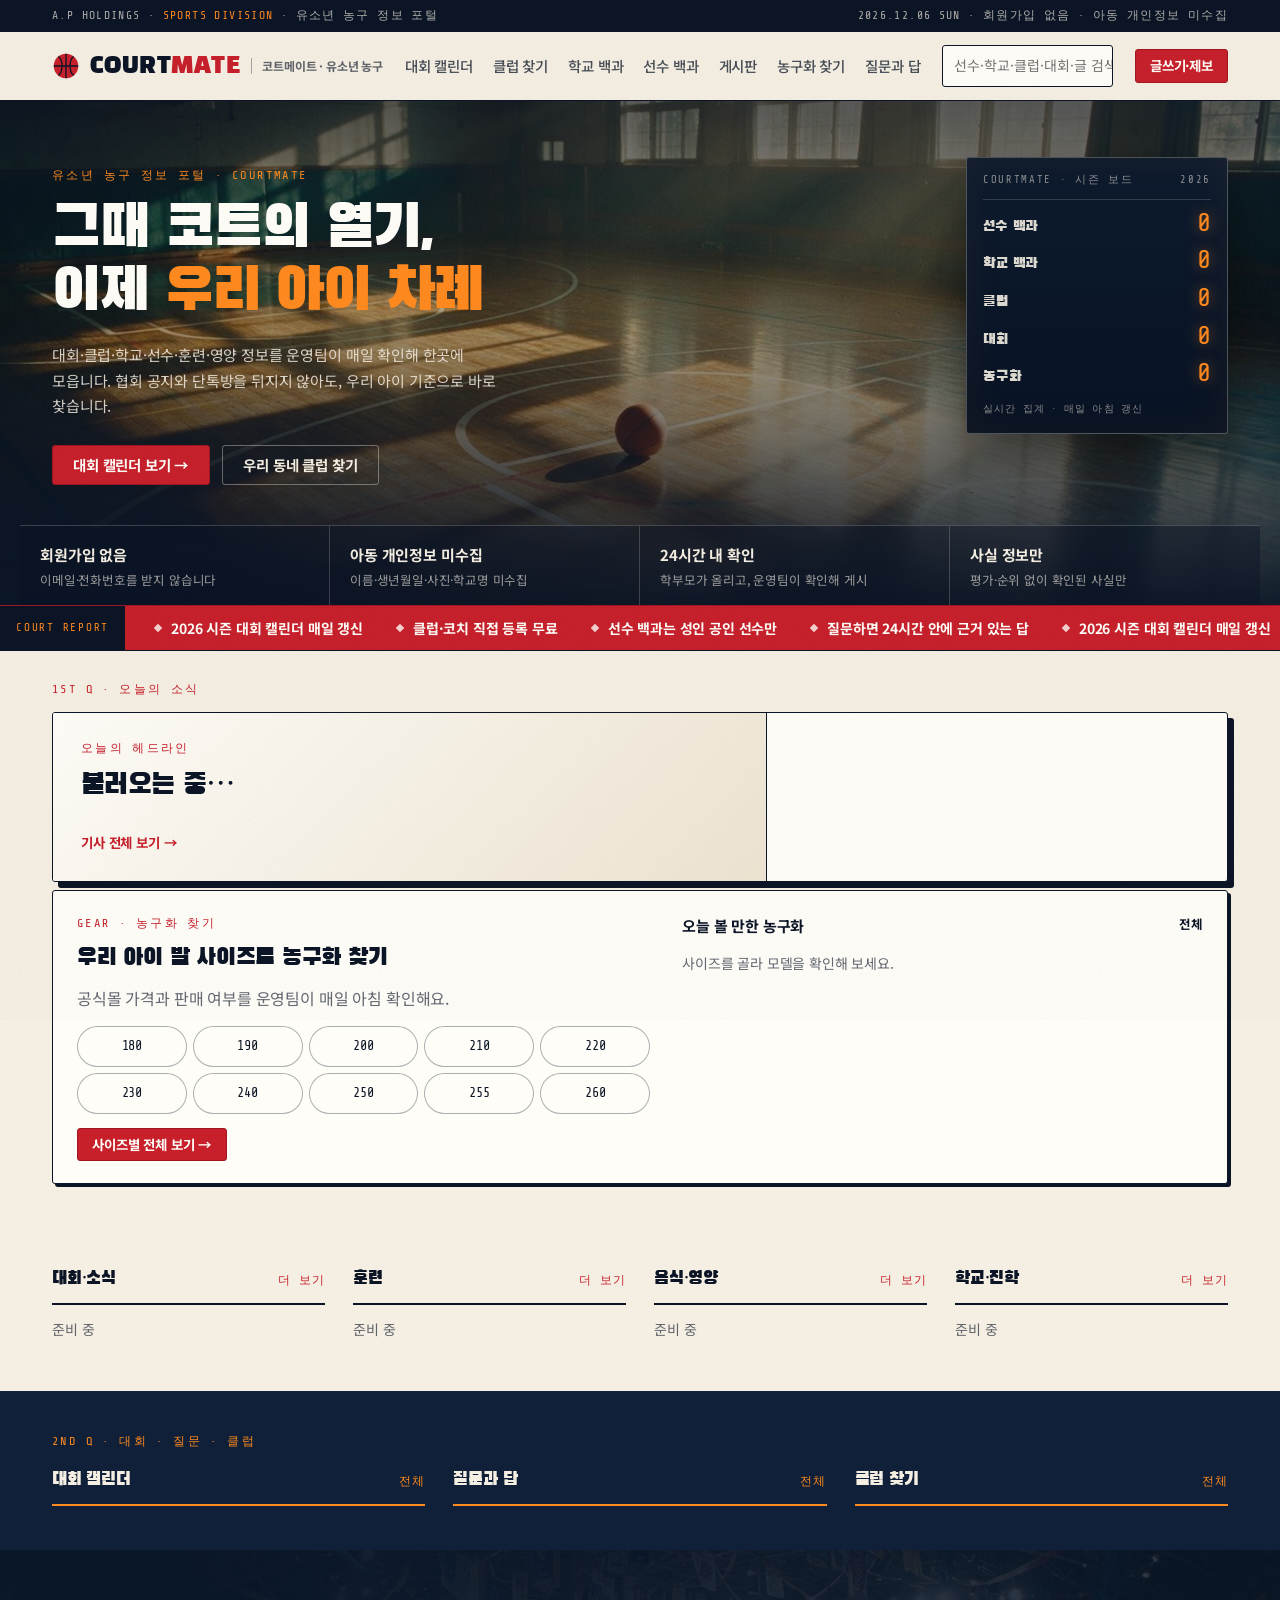
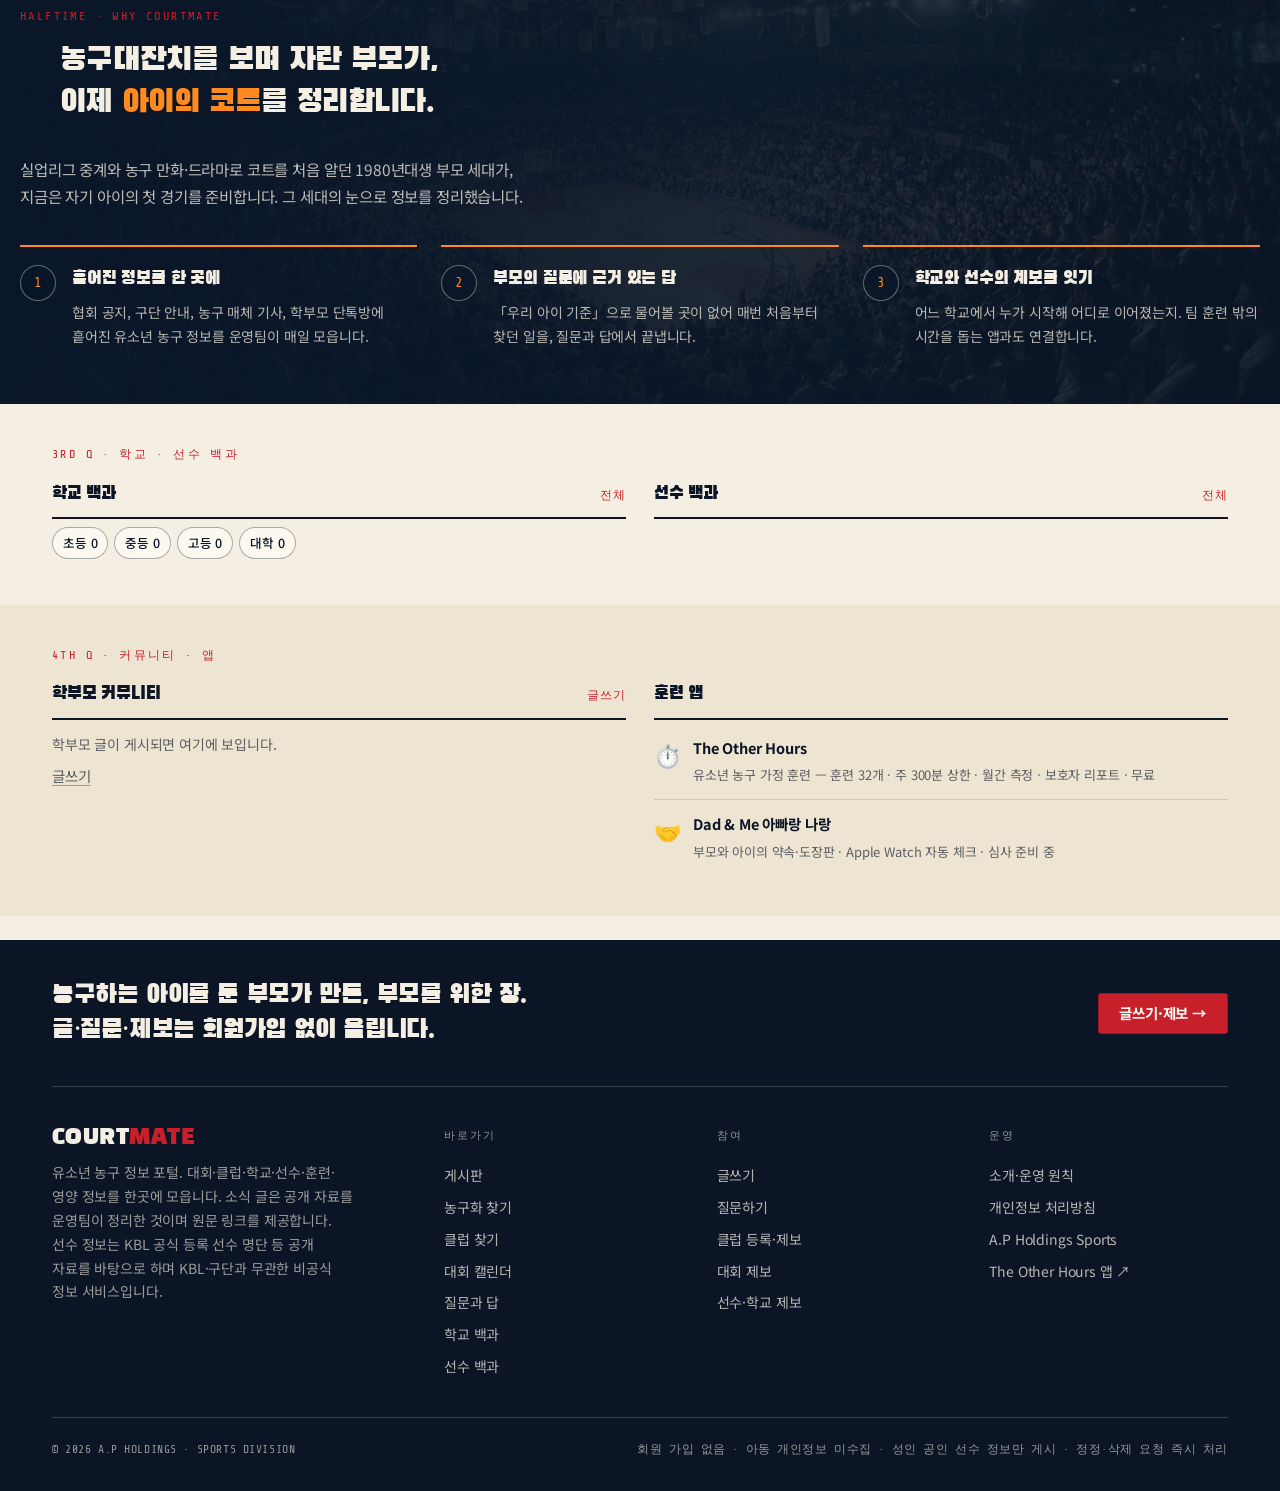
==== commit f980309b: "feat: 헤드라인 빈칸 정리 — 요약 기사 우선, 본문 420자, 하단에 이번 주 대회 목록 Co-Authored-By: Claude Opus 5.5 <noreply@anthro" ====
--- a/index.html
+++ b/index.html
@@ -20,6 +20,20 @@
 .shz__sizes .chip{justify-content:center;padding:8px 0;font-family:var(--f-mono)}
 .shz .plist .m b{color:var(--flag);font-weight:700}
 @media(max-width:760px){.shz{grid-template-columns:minmax(0,1fr);padding:18px}}
+.lead-wrap{display:flex;flex-direction:column;border-right:1.5px solid var(--ink);background:linear-gradient(135deg,var(--white) 0,var(--paper-2) 100%)}
+.lead-wrap .lead-story{border-right:0;background:none;flex:1 1 auto}
+.lead-story p{white-space:pre-line}
+.ls-more{display:inline-block;margin-top:14px;font-size:13.5px;font-weight:700;color:var(--flag)}
+.lead-ev{border-top:1px solid var(--line);padding:14px 28px 18px}
+.lead-ev__h{display:flex;justify-content:space-between;align-items:baseline;margin-bottom:6px}
+.lead-ev__h span{font-family:var(--f-mono);font-size:11.5px;letter-spacing:.18em;color:var(--flag)}
+.lead-ev__h a{font-size:12.5px;color:var(--muted)}
+.lead-ev ul{list-style:none;margin:0;padding:0}
+.lead-ev li a{display:flex;gap:14px;padding:7px 0;border-bottom:1px dashed var(--line);font-size:14px;line-height:1.4}
+.lead-ev li:last-child a{border-bottom:0}
+.lead-ev .d{font-family:var(--f-mono);font-size:12.5px;color:var(--flag);white-space:nowrap;min-width:84px}
+.lead-ev .r{margin-left:auto;color:var(--muted);font-size:12.5px;white-space:nowrap}
+@media(max-width:860px){.lead-wrap{border-right:0;border-bottom:1.5px solid var(--ink)}.lead-wrap .lead-story{border-bottom:0}.lead-ev{padding:12px 18px 16px}}
 </style>
 </head>
 <body>
@@ -52,7 +66,7 @@
 <section class="section hero-sec"><div class="wrap">
 <p class="eyebrow" style="margin-bottom:12px">1st Q · 오늘의 소식</p>
 <div class="headline">
-<a class="lead-story" id="lead" href="/board/"><div class="ls-body"><span class="kicker">오늘의 헤드라인</span><h2>불러오는 중…</h2><p></p><div class="meta"></div></div></a>
+<div class="lead-wrap"><a class="lead-story" id="lead" href="/board/"><div class="ls-body"><span class="kicker">오늘의 헤드라인</span><h2>불러오는 중…</h2><p></p><div class="meta"></div><span class="ls-more">기사 전체 보기 →</span></div></a><div class="lead-ev" id="lead-ev" hidden><div class="lead-ev__h"><span>이번 주 · 다음 주 대회</span><a href="/events/">대회 캘린더 →</a></div><ul id="lead-ev-list"></ul></div></div>
 <div class="sub-stories" id="subs"></div>
 </div>
 <div class="bnr" id="bnr" aria-label="기획·안내"></div>
@@ -129,8 +143,10 @@
  const now=Date.now(),age=p=>(now-new Date(p.created_at))/864e5;
  const byNew=[...posts].sort((a,b)=>String(b.created_at).localeCompare(String(a.created_at)));
  /* 고정글은 7일까지만 헤드라인, 그 뒤엔 최신 소식 */
- const lead=byNew.find(p=>p.pinned&&age(p)<7)||byNew.find(p=>p.category==='news')||byNew[0];
- if(lead){shown.add(lead.id);const L=document.getElementById('lead');L.href='/board/?id='+lead.id;L.querySelector('h2').textContent=lead.title;L.querySelector('p').textContent=lead.body.slice(0,160)+(lead.body.length>160?'…':'');L.querySelector('.meta').textContent=(CM.PCAT[lead.category]||'')+' · '+d(lead.created_at)+(lead.source?' · '+lead.source:'');}
+ /* 헤드라인: 고정글(7일) > 최근 3일 요약 기사(본문 300자 이상) > 최근 소식 */
+ const rich=p=>(p.body||'').length>=300;
+ const lead=byNew.find(p=>p.pinned&&age(p)<7)||byNew.find(p=>p.category==='news'&&age(p)<3&&rich(p))||byNew.find(p=>age(p)<7&&rich(p))||byNew.find(p=>p.category==='news')||byNew[0];
+ if(lead){shown.add(lead.id);const L=document.getElementById('lead');L.href='/board/?id='+lead.id;L.querySelector('h2').textContent=lead.title;{const b=lead.body.replace(/\n{3,}/g,'\n\n').trim();const cut=420;L.querySelector('p').textContent=b.length>cut?b.slice(0,cut).replace(/\s+\S*$/,'')+'…':b;}L.querySelector('.meta').textContent=(CM.PCAT[lead.category]||'')+' · '+d(lead.created_at)+(lead.source?' · '+lead.source:'');}
  /* sub-stories: one per category first (variety), then newest */
  /* sub-stories: 최근 7일 글 먼저(분류 골고루), 모자라면 예전 글로 채움 */
  const subs=[],add=p=>{if(p&&subs.length<4&&!shown.has(p.id)){subs.push(p);shown.add(p.id);}};
@@ -148,6 +164,7 @@
  const tkPo=byNew.filter(p=>!shown.has(p.id)&&p.category!=='news').slice(0,6).map(p=>'<a href="/board/?id='+p.id+'">'+E(p.title)+'</a>');
  const tk=tkEv.concat(tkPo);if(tk.length){const h=tk.join('');li('ticker',h+h);}
 }catch(e){}
+try{const up=V(P_ev).slice(0,4);if(up.length){const dsx=x=>x?x.slice(5).replace('-','.'):'';li('lead-ev-list',up.map(e=>'<li><a href="/events/"><span class="d">'+dsx(e.start_date)+(e.end_date&&e.end_date!==e.start_date?'–'+dsx(e.end_date):'')+'</span><span>'+E(e.title)+'</span><span class="r">'+E(e.region||'')+'</span></a></li>').join(''));document.getElementById('lead-ev').hidden=false;}}catch(e){}
 try{let ev=V(P_ev);if(ev.length<3){ev=ev.concat(V(P_evp).slice(0,6-ev.length));}
  const ds=x=>x?x.slice(5).replace('-','.'):'';const dr2=(a,b)=>b&&b!==a?ds(a)+'–'+ds(b):ds(a);
  li('h-ev','<tbody>'+ev.map(e=>'<tr><td class="dt">'+dr2(e.start_date,e.end_date)+'</td><td><a href="/events/">'+E(e.title)+'</a></td><td class="muted">'+E(e.region||'')+'</td></tr>').join('')+'</tbody>');document.getElementById('sb-ev').textContent=V(P_ev).length+V(P_evp).length;}catch(e){}
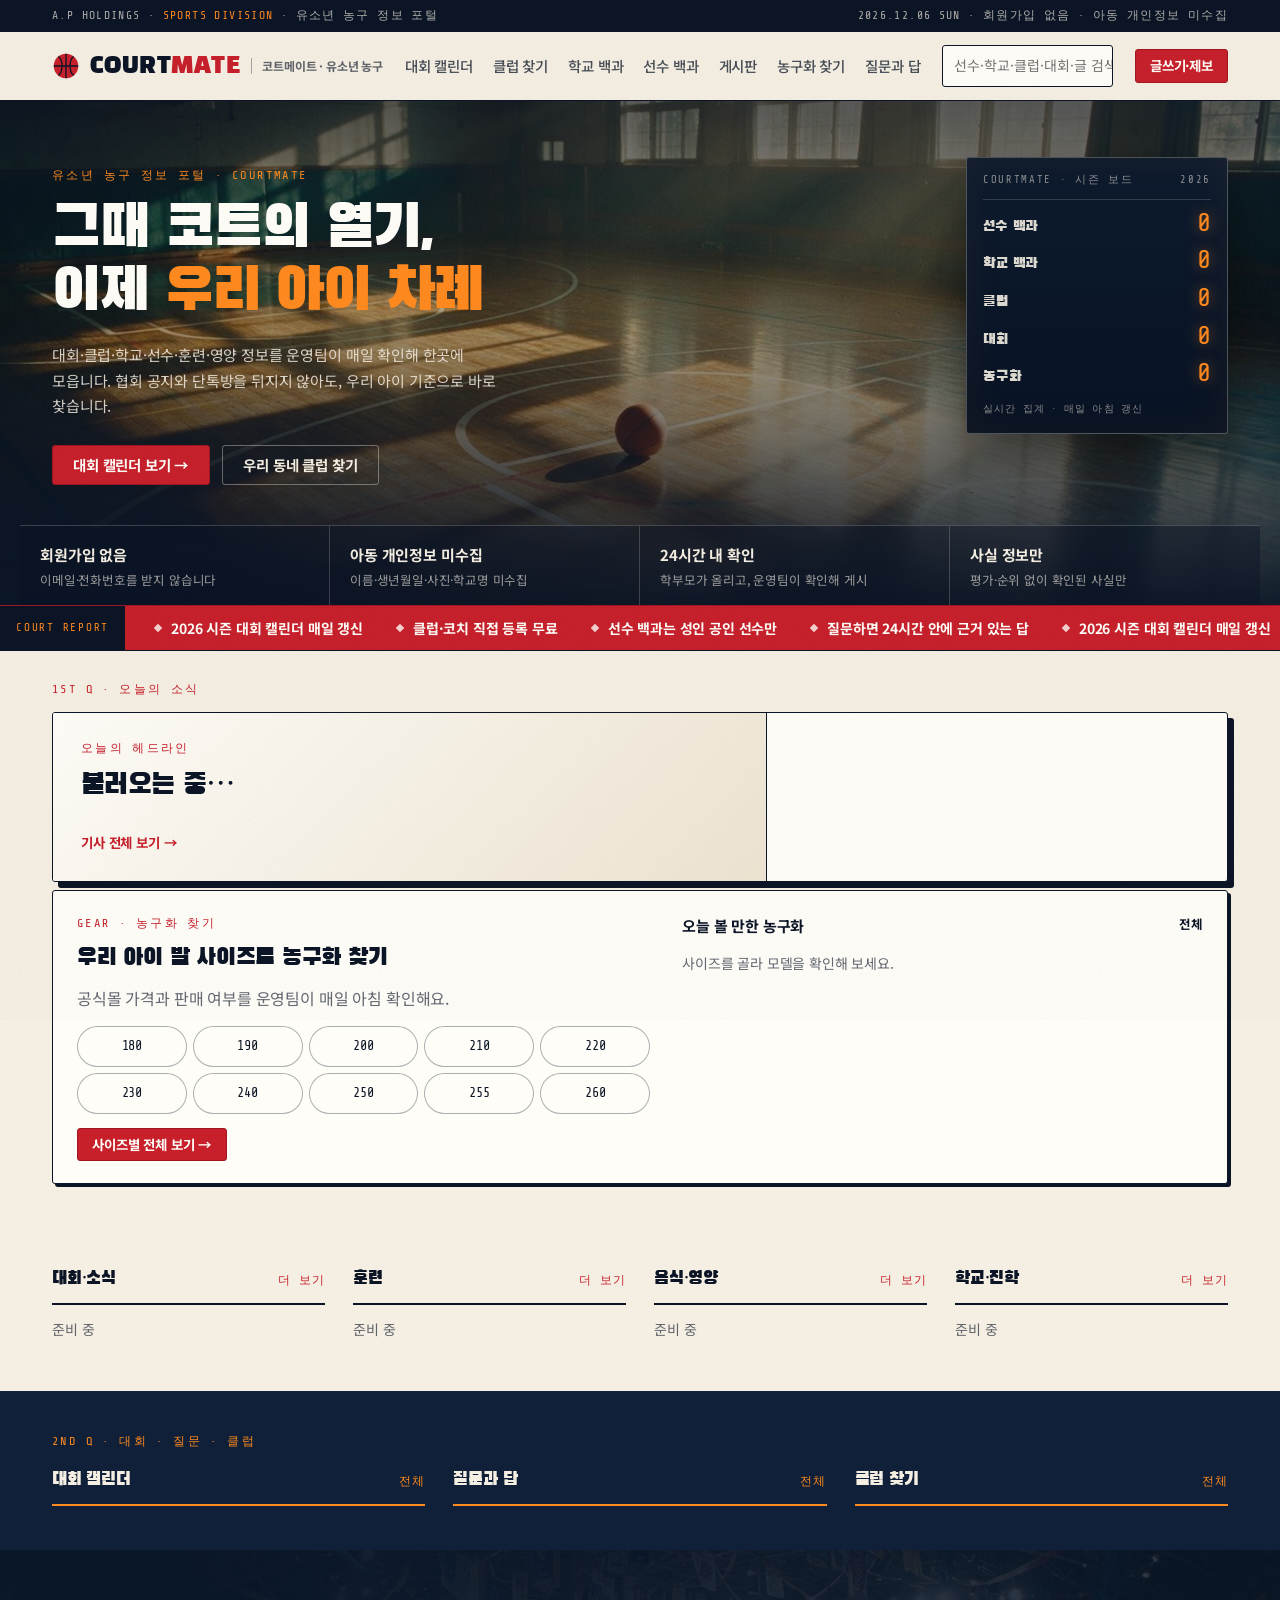
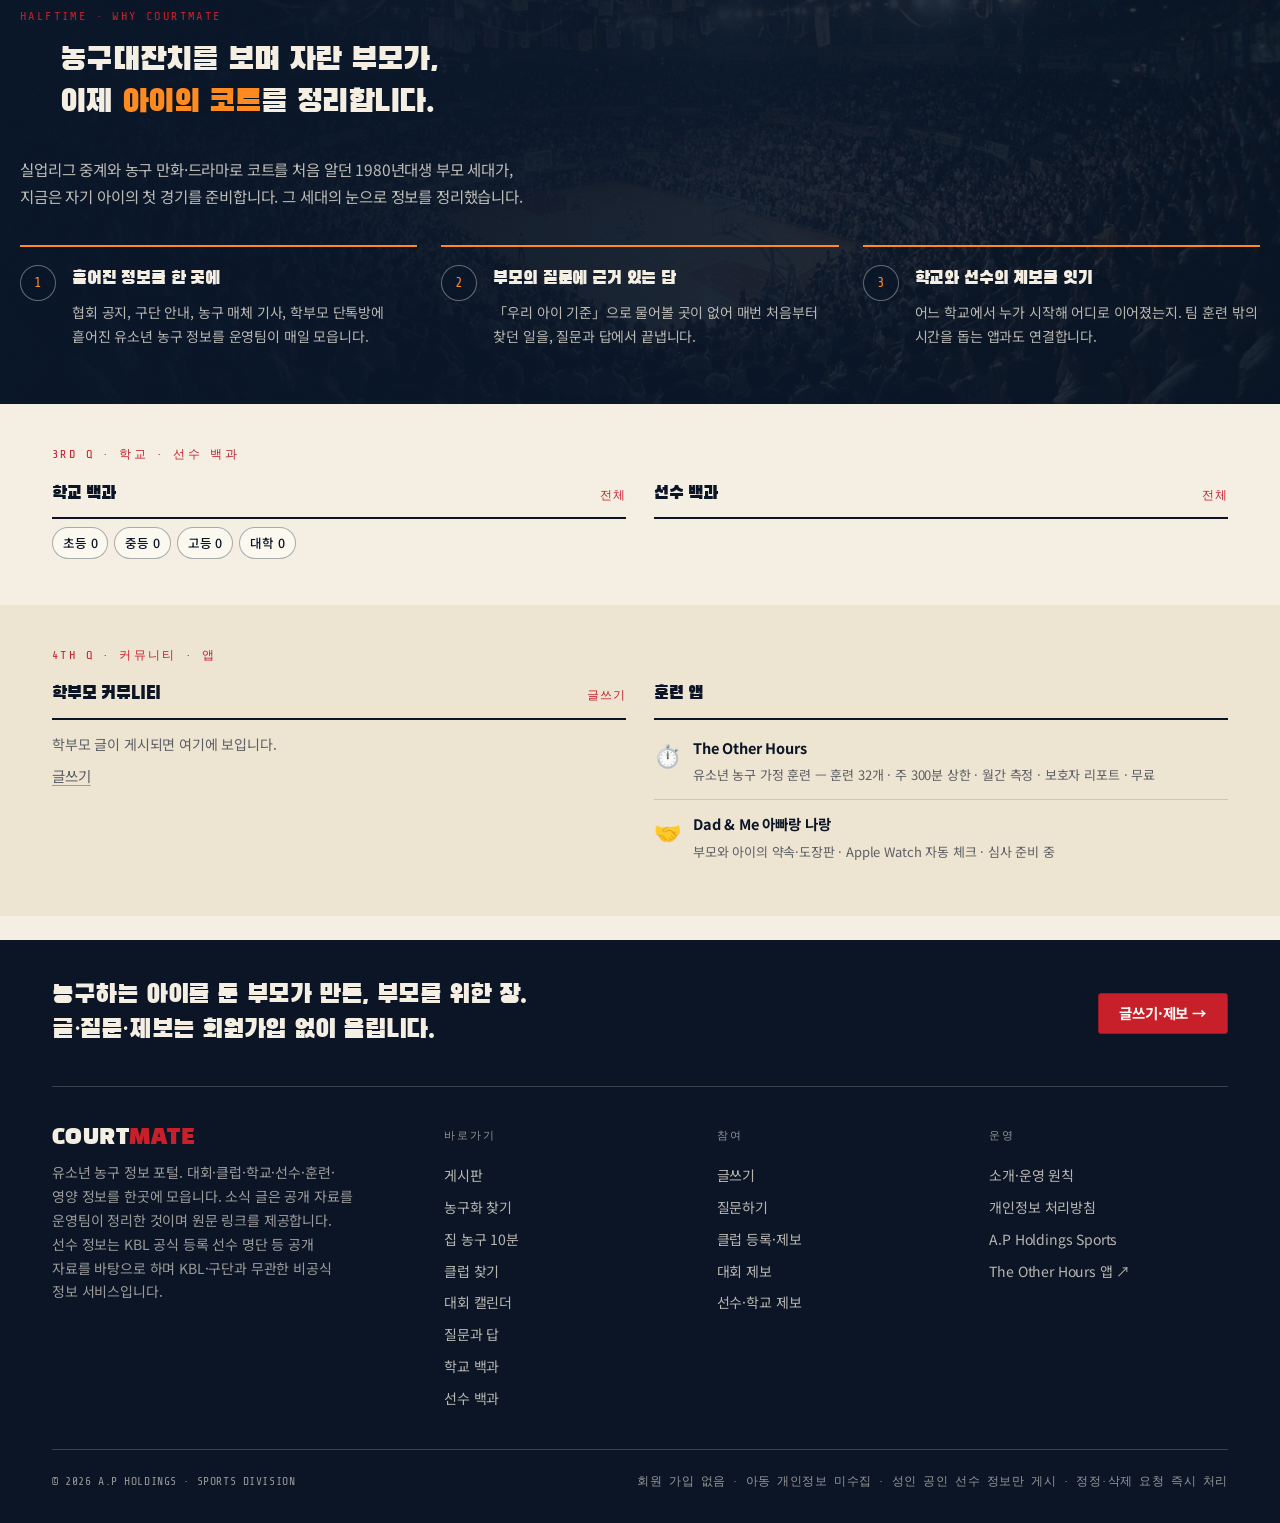
==== commit bf4cb5ef: "코트메이트: 「집 농구 10분」 드릴 타이머 페이지(/drills/) 추가 — 드릴 5개×2분, 기기 내 기록, 서버 전송 없음 · 홈 바로가기·사이트맵 추가 Co-Authored" ====
--- a/index.html
+++ b/index.html
@@ -2,7 +2,7 @@
 <html lang="ko">
 <head>
 <meta charset="utf-8">
-<meta name="viewport" content="width=device-width,initial-scale=1">
+<meta name="viewport" content="width=device-width,initial-scale=1"><meta name="naver-site-verification" content="8aa7097c0b27ca18ef6402cd7306bae4b6798d70" />
 <title>코트메이트 — 유소년 농구 정보 포털 | 대회·클럽·학교·선수·훈련·영양</title>
 <meta name="description" content="유소년 농구 정보 포털. 대회·협회·KBL 소식, 훈련과 영양, 학교·진학, 클럽 찾기, 대회 캘린더, 학부모 질문과 답, 학교·선수 백과를 한곳에서. 운영팀이 매일 정리하고 학부모가 함께 채웁니다.">
 <link rel="canonical" href="https://sports.apholdings.kr/">
@@ -11,7 +11,7 @@
 <link rel="icon" href="/assets/favicon.svg" type="image/svg+xml">
 <link rel="preconnect" href="https://fonts.googleapis.com"><link rel="preconnect" href="https://fonts.gstatic.com" crossorigin>
 <link href="https://fonts.googleapis.com/css2?family=Black+Han+Sans&family=Noto+Sans+KR:wght@400;500;700&family=Share+Tech+Mono&display=swap" rel="stylesheet">
-<link rel="stylesheet" href="/assets/cm.css?v=5">
+<link rel="stylesheet" href="/assets/cm.css?v=6">
 <script type="application/ld+json">{"@context":"https://schema.org","@type":"WebSite","name":"CourtMate 코트메이트","url":"https://sports.apholdings.kr/","inLanguage":"ko","potentialAction":{"@type":"SearchAction","target":"https://sports.apholdings.kr/search/?q={q}","query-input":"required name=q"},"publisher":{"@type":"Organization","name":"A.P Holdings","url":"https://www.apholdings.kr/"}}</script>
 <style>
 .shz{display:grid;grid-template-columns:minmax(0,1.1fr) minmax(0,1fr);gap:22px 32px;align-items:start;background:var(--white);border:1.5px solid var(--ink);border-radius:var(--r);box-shadow:var(--pop-xs);padding:22px 24px}
@@ -35,7 +35,7 @@
 .lead-ev .r{margin-left:auto;color:var(--muted);font-size:12.5px;white-space:nowrap}
 @media(max-width:860px){.lead-wrap{border-right:0;border-bottom:1.5px solid var(--ink)}.lead-wrap .lead-story{border-bottom:0}.lead-ev{padding:12px 18px 16px}}
 </style>
-</head>
+<script defer data-ap-analytics src="https://www.apholdings.kr/analytics/ap-analytics.js?v=20261029-counter1"></script></head>
 <body>
 <a class="skip" href="#main">본문으로 이동</a>
 <div class="topline"><div class="wrap"><span>A.P HOLDINGS · <b>SPORTS DIVISION</b><i> · 유소년 농구 정보 포털</i></span><span id="topdate">회원가입 없음 · 아동 개인정보 미수집</span></div></div>
@@ -124,13 +124,13 @@
 <div class="ft-cta"><h3>농구하는 아이를 둔 부모가 만든, 부모를 위한 장.<br>글·질문·제보는 회원가입 없이 올립니다.</h3><a class="btn btn--flag" href="/submit/">글쓰기·제보 →</a></div>
 <div class="ft-grid">
 <div><b class="brand__txt">COURT<i>MATE</i></b><p>유소년 농구 정보 포털. 대회·클럽·학교·선수·훈련·영양 정보를 한곳에 모읍니다. 소식 글은 공개 자료를 운영팀이 정리한 것이며 원문 링크를 제공합니다. 선수 정보는 KBL 공식 등록 선수 명단 등 공개 자료를 바탕으로 하며 KBL·구단과 무관한 비공식 정보 서비스입니다.</p></div>
-<div><b>바로가기</b><a href="/board/">게시판</a><a href="/shoes/">농구화 찾기</a><a href="/clubs/">클럽 찾기</a><a href="/events/">대회 캘린더</a><a href="/qna/">질문과 답</a><a href="/schools/">학교 백과</a><a href="/players/">선수 백과</a></div>
+<div><b>바로가기</b><a href="/board/">게시판</a><a href="/shoes/">농구화 찾기</a><a href="/drills/">집 농구 10분</a><a href="/clubs/">클럽 찾기</a><a href="/events/">대회 캘린더</a><a href="/qna/">질문과 답</a><a href="/schools/">학교 백과</a><a href="/players/">선수 백과</a></div>
 <div><b>참여</b><a href="/submit/?type=post">글쓰기</a><a href="/submit/?type=question">질문하기</a><a href="/submit/?type=club">클럽 등록·제보</a><a href="/submit/?type=event">대회 제보</a><a href="/submit/?type=player">선수·학교 제보</a></div>
 <div><b>운영</b><a href="/about/">소개·운영 원칙</a><a href="/privacy/">개인정보 처리방침</a><a href="https://www.apholdings.kr/ko/sports/">A.P Holdings Sports</a><a href="https://apps.apple.com/kr/app/id6803709958" target="_blank" rel="noopener noreferrer">The Other Hours 앱 ↗</a></div>
 </div>
 <div class="ft-bottom"><span>© 2026 A.P HOLDINGS · SPORTS DIVISION</span><span>회원 가입 없음 · 아동 개인정보 미수집 · 성인 공인 선수 정보만 게시 · 정정·삭제 요청 즉시 처리</span></div>
 </div></footer>
-<script src="/assets/cm.js?v=5"></script>
+<script src="/assets/cm.js?v=6"></script>
 <script>
 (async()=>{const E=CM.E,d=CM.d;const li=(id,html)=>document.getElementById(id).innerHTML=html;
 CM.banners(document.getElementById('bnr'));
@@ -146,10 +146,10 @@
  /* 헤드라인: 고정글(7일) > 최근 3일 요약 기사(본문 300자 이상) > 최근 소식 */
  const rich=p=>(p.body||'').length>=300;
  const lead=byNew.find(p=>p.pinned&&age(p)<7)||byNew.find(p=>p.category==='news'&&age(p)<3&&rich(p))||byNew.find(p=>age(p)<7&&rich(p))||byNew.find(p=>p.category==='news')||byNew[0];
- if(lead){shown.add(lead.id);const L=document.getElementById('lead');L.href='/board/?id='+lead.id;L.querySelector('h2').textContent=lead.title;{const b=lead.body.replace(/\n{3,}/g,'\n\n').trim();const cut=420;L.querySelector('p').textContent=b.length>cut?b.slice(0,cut).replace(/\s+\S*$/,'')+'…':b;}L.querySelector('.meta').textContent=(CM.PCAT[lead.category]||'')+' · '+d(lead.created_at)+(lead.source?' · '+lead.source:'');}
+ if(lead){shown.add(lead.id);const L=document.getElementById('lead');L.href='/board/?id='+lead.id;L.querySelector('h2').textContent=lead.title;{const b=lead.body.replace(/\n{3,}/g,'\n\n').trim();const cut=260;L.querySelector('p').textContent=b.length>cut?b.slice(0,cut).replace(/\s+\S*$/,'')+'…':b;}L.querySelector('.meta').textContent=(CM.PCAT[lead.category]||'')+' · '+d(lead.created_at)+(lead.source?' · '+lead.source:'');}
  /* sub-stories: one per category first (variety), then newest */
  /* sub-stories: 최근 7일 글 먼저(분류 골고루), 모자라면 예전 글로 채움 */
- const subs=[],add=p=>{if(p&&subs.length<4&&!shown.has(p.id)){subs.push(p);shown.add(p.id);}};
+ const subs=[],add=p=>{if(p&&subs.length<5&&!shown.has(p.id)){subs.push(p);shown.add(p.id);}};
  const recent=byNew.filter(p=>age(p)<7),cats=['news','training','food','school','gear','free'];
  for(const c of cats)add(recent.find(x=>x.category===c&&!shown.has(x.id)));
  recent.forEach(add);
--- a/assets/cm.css
+++ b/assets/cm.css
@@ -335,3 +335,22 @@
 .profile .jersey{position:static;display:inline-block;font-size:26px;vertical-align:4px;margin-left:8px}
 .profile .jersey::before{display:inline;margin-right:3px;font-size:11px}
 .filters small{font-family:var(--f-mono);font-size:11px;opacity:.7}
+/* 저마찰 참여 (2026-11-20) */
+.cmx{margin-top:12px}
+.rxrow{display:flex;flex-wrap:wrap;gap:6px}
+.rx{font:inherit;font-size:13px;line-height:1;padding:8px 11px;border:1px solid var(--line-strong);border-radius:999px;background:var(--white);color:var(--ink);cursor:pointer}
+.rx b{font-weight:800;margin-left:2px}
+.rx.on{background:var(--ink);color:var(--paper);border-color:var(--ink)}
+.rx--txt{border-style:dashed;color:var(--muted)}
+.rx:focus-visible{outline:2px solid var(--flag);outline-offset:2px}
+.rxform{margin-top:10px;padding:12px;border:1px solid var(--line);border-radius:10px;background:var(--paper)}
+.rxform form{display:grid;gap:8px}
+.rxform textarea,.rxform input[type=text],.rxform input:not([type]){font:inherit;font-size:14px;padding:9px 10px;border:1px solid var(--line-strong);border-radius:8px;background:var(--white);width:100%;box-sizing:border-box}
+.cmx .rxq{border:0;margin:0;padding:0;display:flex;flex-wrap:wrap;gap:6px;align-items:center;font-size:14px;min-width:0}
+.cmx .rxq legend{display:block;width:100%;float:none;font-weight:700;margin:0 0 4px;padding:0;font-size:13px}
+.cmx .rxq label{display:inline-flex;align-items:center;gap:5px;width:auto;margin:0;padding:6px 11px;border:1px solid var(--line-strong);border-radius:999px;background:var(--white);font-weight:500;font-size:13px;cursor:pointer}
+.cmx .rxq input[type=radio]{width:auto;height:auto;margin:0;padding:0;accent-color:var(--ink)}
+.cmx .rxq label:has(input:checked){background:var(--ink);color:var(--paper);border-color:var(--ink)}
+.rxnote{font-size:12px;color:var(--muted);margin:0}
+.rxmsg{font-size:13px;color:var(--flag)}
+.rxdone{margin:0;font-weight:700;color:var(--teal)}
